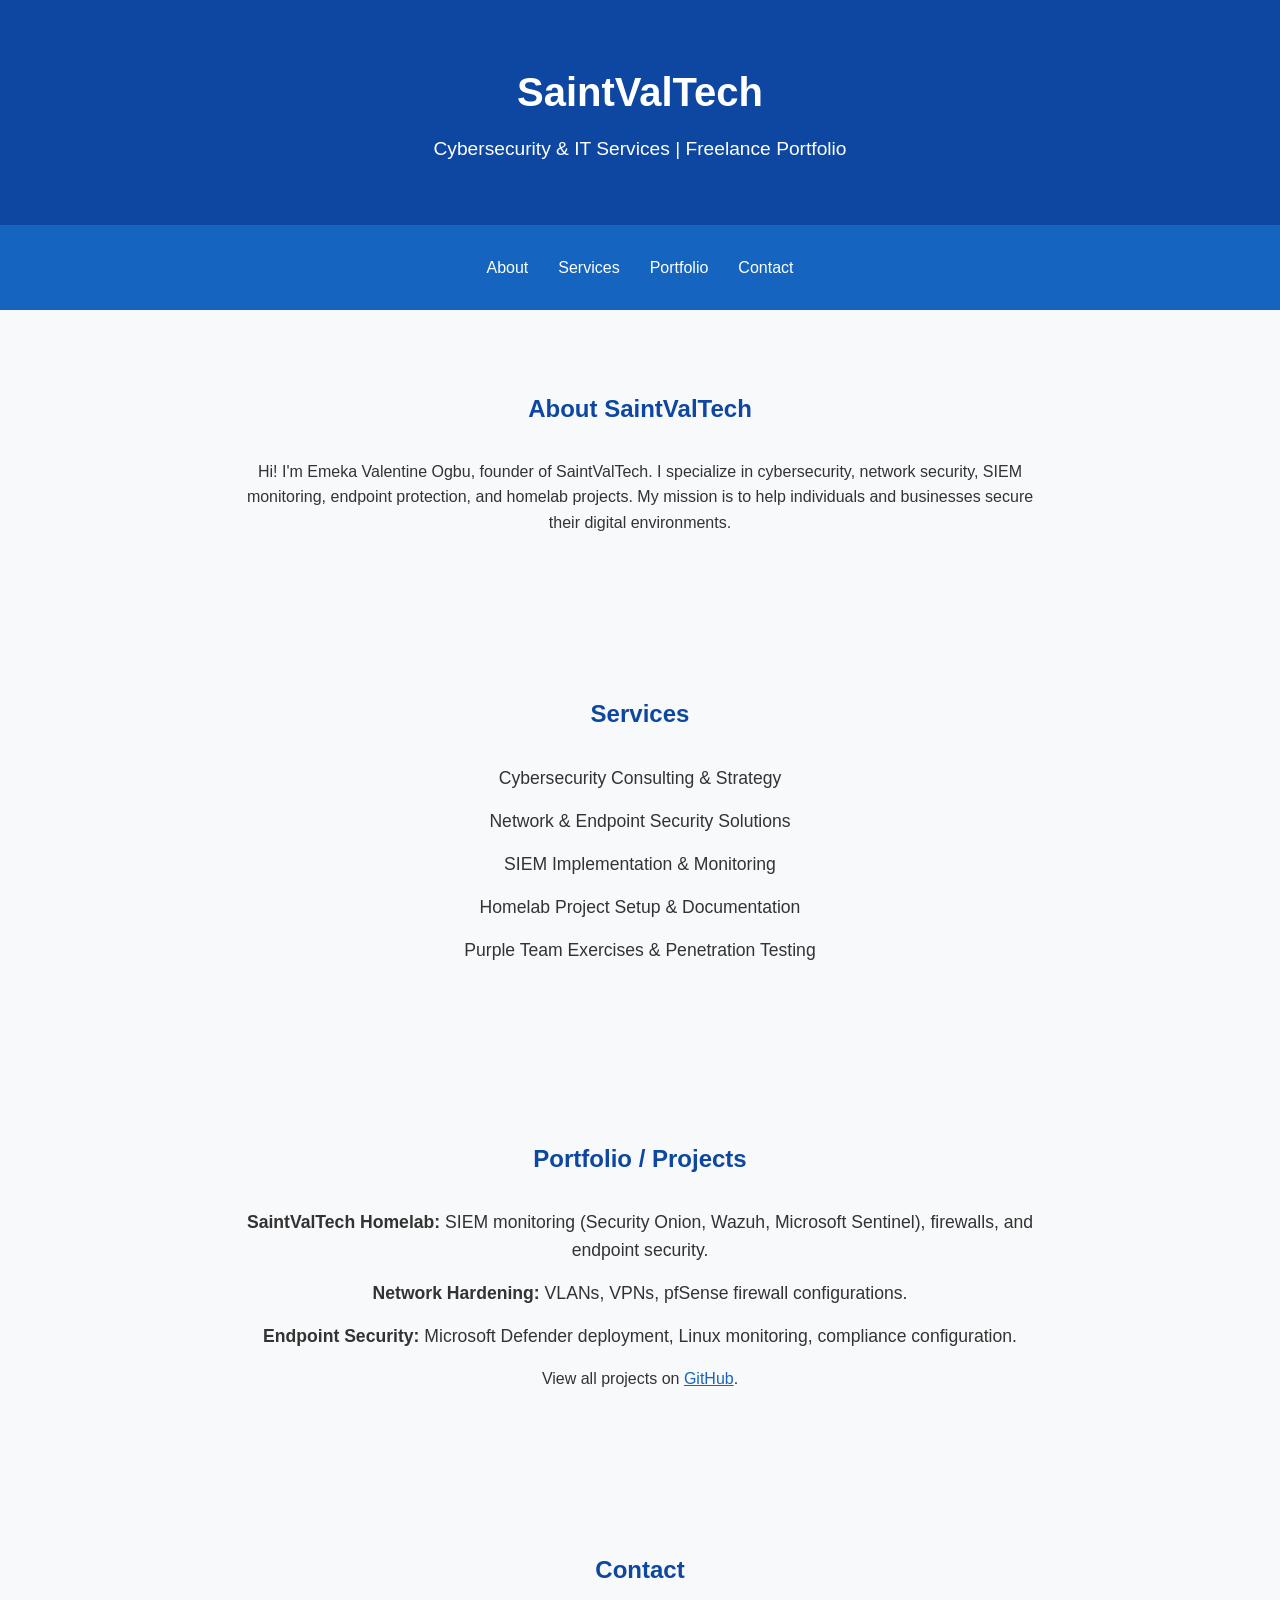
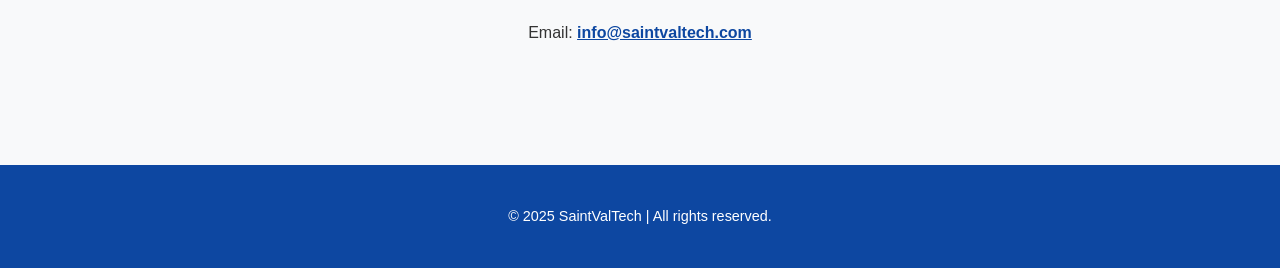
==== index.html @ 05777ea8 "Add website files for SaintValTech site" ====
<!DOCTYPE html>
<html lang="en">
<head>
    <meta charset="UTF-8">
    <meta name="viewport" content="width=device-width, initial-scale=1.0">
    <title>SaintValTech</title>
    <link rel="stylesheet" href="style.css">
</head>
<body>
    <header>
        <div class="container">
            <h1>SaintValTech</h1>
            <p>Cybersecurity & IT Services | Freelance Portfolio</p>
        </div>
    </header>

    <nav>
        <div class="container">
            <a href="#about">About</a>
            <a href="#services">Services</a>
            <a href="#portfolio">Portfolio</a>
            <a href="#contact">Contact</a>
        </div>
    </nav>

    <section id="about">
        <div class="container">
            <h2>About SaintValTech</h2>
            <p>Hi! I'm Emeka Valentine Ogbu, founder of SaintValTech. I specialize in cybersecurity, network security, SIEM monitoring, endpoint protection, and homelab projects. My mission is to help individuals and businesses secure their digital environments.</p>
        </div>
    </section>

    <section id="services">
        <div class="container">
            <h2>Services</h2>
            <ul>
                <li>Cybersecurity Consulting & Strategy</li>
                <li>Network & Endpoint Security Solutions</li>
                <li>SIEM Implementation & Monitoring</li>
                <li>Homelab Project Setup & Documentation</li>
                <li>Purple Team Exercises & Penetration Testing</li>
            </ul>
        </div>
    </section>

    <section id="portfolio">
        <div class="container">
            <h2>Portfolio / Projects</h2>
            <ul>
                <li><strong>SaintValTech Homelab:</strong> SIEM monitoring (Security Onion, Wazuh, Microsoft Sentinel), firewalls, and endpoint security.</li>
                <li><strong>Network Hardening:</strong> VLANs, VPNs, pfSense firewall configurations.</li>
                <li><strong>Endpoint Security:</strong> Microsoft Defender deployment, Linux monitoring, compliance configuration.</li>
            </ul>
            <p>View all projects on <a href="https://github.com/SaintValTech" target="_blank">GitHub</a>.</p>
        </div>
    </section>

    <section id="contact">
        <div class="container">
            <h2>Contact</h2>
            <p>Email: <a href="mailto:info@saintvaltech.com">info@saintvaltech.com</a></p>
        </div>
    </section>

    <footer>
        <div class="container">
            <p>&copy; 2025 SaintValTech | All rights reserved.</p>
        </div>
    </footer>

    <script src="script.js"></script>
</body>
</html>
---- style.css ----
/* Reset some default browser styles */
* {
    margin: 0;
    padding: 0;
    box-sizing: border-box;
}

body {
    font-family: 'Segoe UI', Tahoma, Geneva, Verdana, sans-serif;
    line-height: 1.6;
    color: #333;
    background-color: #f8f9fa;
}

/* Container to center content and add spacing */
.container {
    width: 90%;
    max-width: 1100px;
    margin: auto;
    padding: 20px 0;
}

/* Header styles */
header {
    background-color: #0d47a1;
    color: #fff;
    padding: 40px 0;
    text-align: center;
}

header h1 {
    font-size: 2.5rem;
    margin-bottom: 10px;
}

header p {
    font-size: 1.2rem;
}

/* Navigation bar */
nav {
    background-color: #1565c0;
}

nav .container {
    display: flex;
    justify-content: center;
    flex-wrap: wrap;
}

nav a {
    color: #fff;
    text-decoration: none;
    margin: 10px 15px;
    font-weight: 500;
    transition: color 0.3s ease;
}

nav a:hover {
    color: #ffca28;
}

/* Highlight active nav link */
nav a.active {
    color: #ffca28;
    font-weight: bold;
    border-bottom: 2px solid #ffca28;
}

/* Section styles */
section {
    padding: 60px 0;
}

section h2 {
    text-align: center;
    margin-bottom: 30px;
    color: #0d47a1;
}

section p,
section ul {
    max-width: 800px;
    margin: auto;
    text-align: center;
}

section ul {
    list-style-type: none;
}

section ul li {
    margin-bottom: 15px;
    font-size: 1.1rem;
}

/* Portfolio links */
section a {
    color: #1565c0;
    text-decoration: underline;
}

section a:hover {
    color: #0d47a1;
}

/* Contact section */
#contact p a {
    color: #0d47a1;
    font-weight: bold;
}

#contact p a:hover {
    color: #0b3d91;
}

/* Footer styles */
footer {
    background-color: #0d47a1;
    color: #fff;
    text-align: center;
    padding: 20px 0;
    margin-top: 40px;
    font-size: 0.9rem;
}

/* Responsive design */
@media (max-width: 768px) {
    nav .container {
        flex-direction: column;
    }

    section p,
    section ul {
        width: 95%;
    }
}
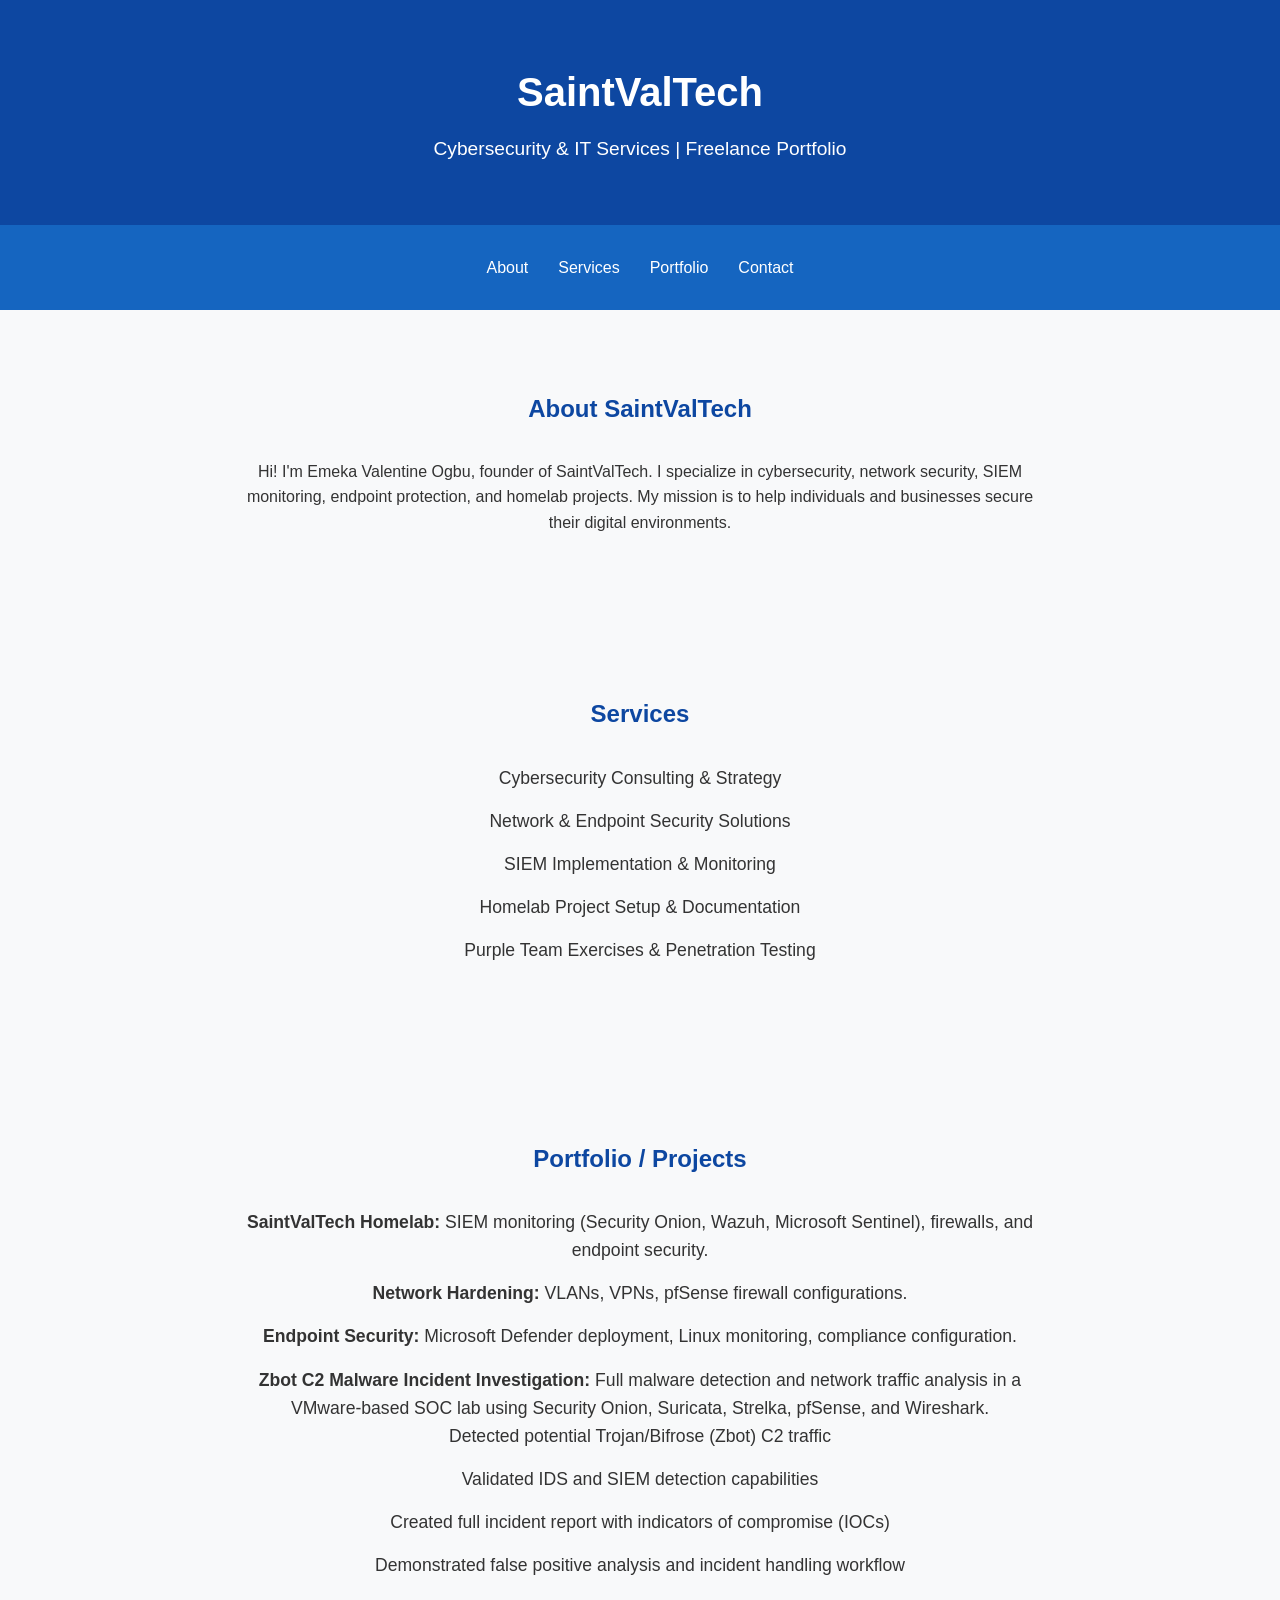
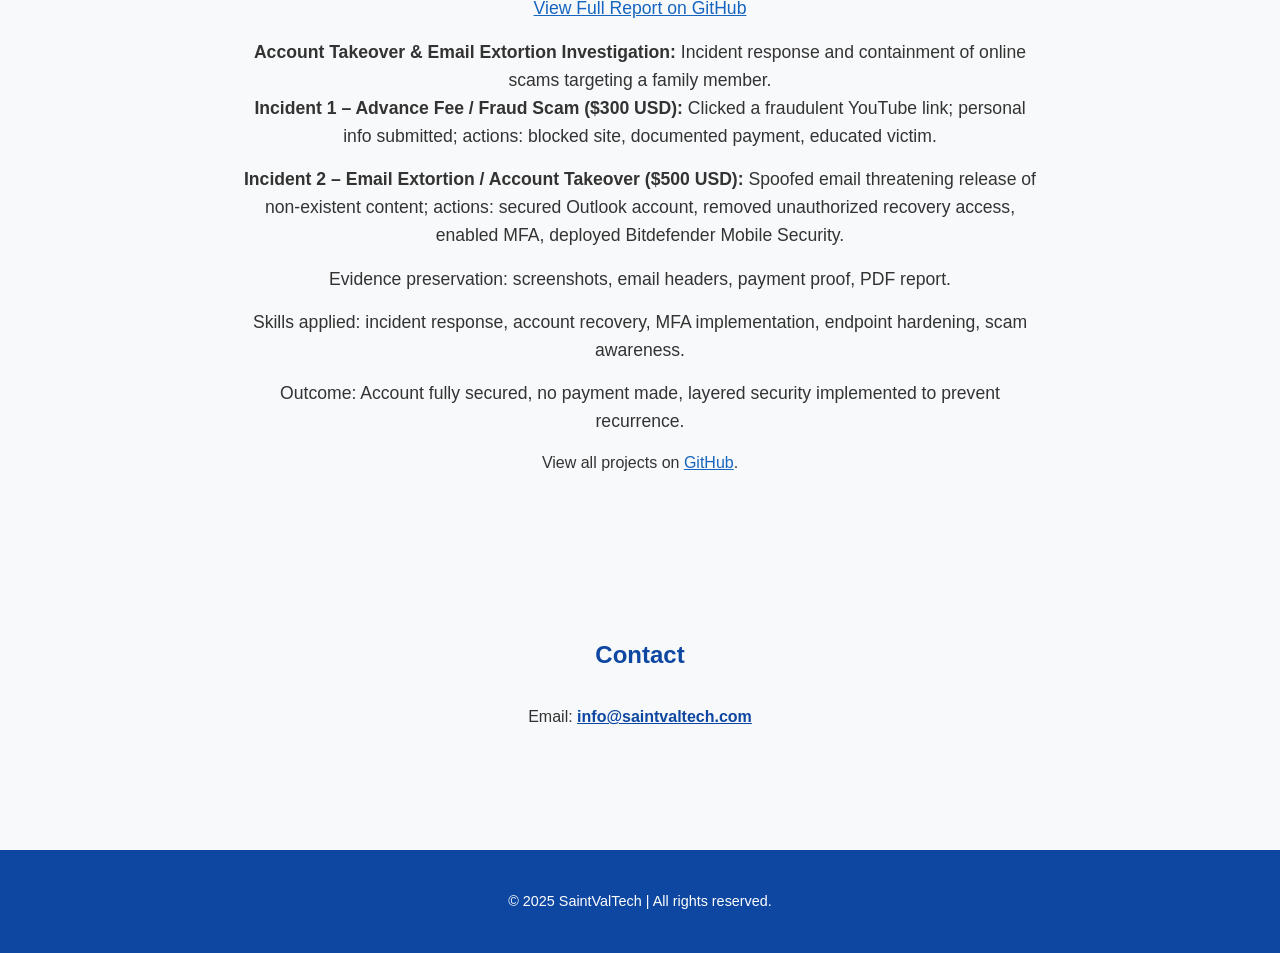
==== commit 5de43e4c: "Update portfolio: Add Zbot C2 and Account Takeover investigations" ====
--- a/index.html
+++ b/index.html
@@ -50,6 +50,24 @@
                 <li><strong>SaintValTech Homelab:</strong> SIEM monitoring (Security Onion, Wazuh, Microsoft Sentinel), firewalls, and endpoint security.</li>
                 <li><strong>Network Hardening:</strong> VLANs, VPNs, pfSense firewall configurations.</li>
                 <li><strong>Endpoint Security:</strong> Microsoft Defender deployment, Linux monitoring, compliance configuration.</li>
+                <li><strong>Zbot C2 Malware Incident Investigation:</strong> Full malware detection and network traffic analysis in a VMware-based SOC lab using Security Onion, Suricata, Strelka, pfSense, and Wireshark.
+                    <ul>
+                        <li>Detected potential Trojan/Bifrose (Zbot) C2 traffic</li>
+                        <li>Validated IDS and SIEM detection capabilities</li>
+                        <li>Created full incident report with indicators of compromise (IOCs)</li>
+                        <li>Demonstrated false positive analysis and incident handling workflow</li>
+                    </ul>
+                    <a href="https://github.com/EmekaValentineOgbu/SaintValTech-Homelab/tree/main/real-world-incidents/Zbot-C2-Traffic-Investigation" target="_blank">View Full Report on GitHub</a>
+                </li>
+                <li><strong>Account Takeover & Email Extortion Investigation:</strong> Incident response and containment of online scams targeting a family member.
+                    <ul>
+                        <li><strong>Incident 1 – Advance Fee / Fraud Scam ($300 USD):</strong> Clicked a fraudulent YouTube link; personal info submitted; actions: blocked site, documented payment, educated victim.</li>
+                        <li><strong>Incident 2 – Email Extortion / Account Takeover ($500 USD):</strong> Spoofed email threatening release of non-existent content; actions: secured Outlook account, removed unauthorized recovery access, enabled MFA, deployed Bitdefender Mobile Security.</li>
+                        <li>Evidence preservation: screenshots, email headers, payment proof, PDF report.</li>
+                        <li>Skills applied: incident response, account recovery, MFA implementation, endpoint hardening, scam awareness.</li>
+                        <li>Outcome: Account fully secured, no payment made, layered security implemented to prevent recurrence.</li>
+                    </ul>
+                </li>
             </ul>
             <p>View all projects on <a href="https://github.com/SaintValTech" target="_blank">GitHub</a>.</p>
         </div>
@@ -71,3 +89,4 @@
     <script src="script.js"></script>
 </body>
 </html>
+
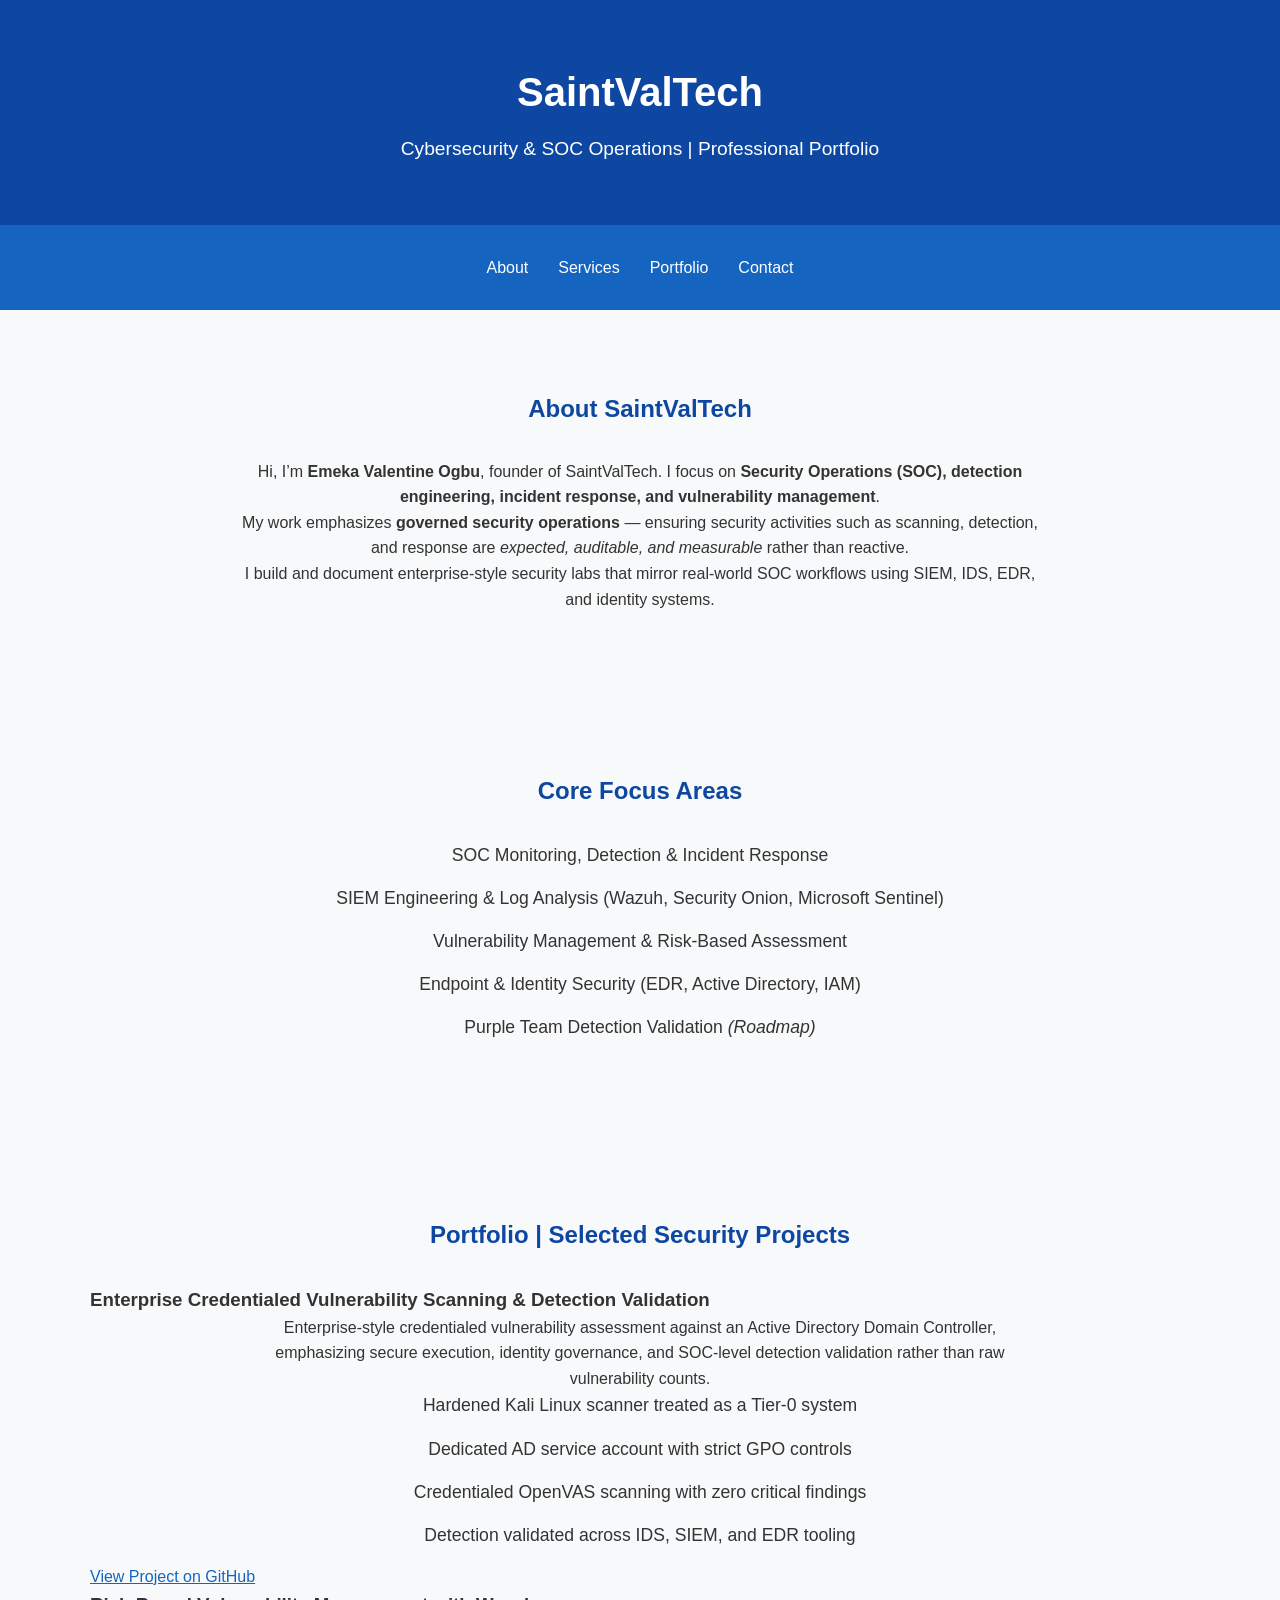
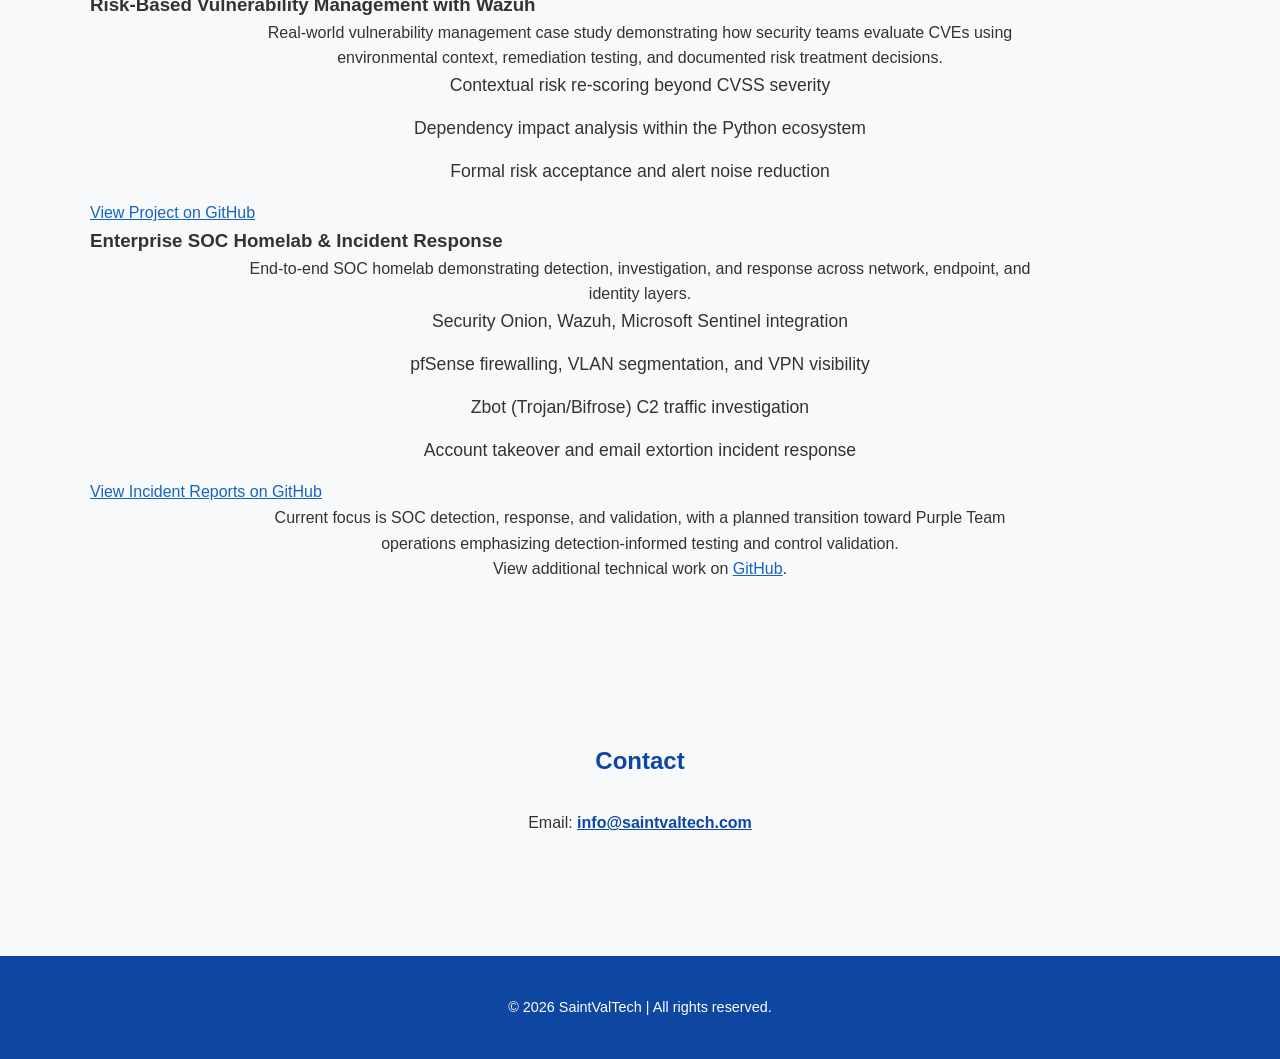
==== commit 411ec5fb: "Refine site to SOC-focused professional portfolio" ====
--- a/index.html
+++ b/index.html
@@ -3,90 +3,147 @@
 <head>
     <meta charset="UTF-8">
     <meta name="viewport" content="width=device-width, initial-scale=1.0">
-    <title>SaintValTech</title>
+    <title>SaintValTech | Cybersecurity & SOC Portfolio</title>
     <link rel="stylesheet" href="style.css">
 </head>
 <body>
-    <header>
-        <div class="container">
-            <h1>SaintValTech</h1>
-            <p>Cybersecurity & IT Services | Freelance Portfolio</p>
+
+<header>
+    <div class="container">
+        <h1>SaintValTech</h1>
+        <p>Cybersecurity & SOC Operations | Professional Portfolio</p>
+    </div>
+</header>
+
+<nav>
+    <div class="container">
+        <a href="#about">About</a>
+        <a href="#services">Services</a>
+        <a href="#portfolio">Portfolio</a>
+        <a href="#contact">Contact</a>
+    </div>
+</nav>
+
+<section id="about">
+    <div class="container">
+        <h2>About SaintValTech</h2>
+        <p>
+            Hi, I’m <strong>Emeka Valentine Ogbu</strong>, founder of SaintValTech.
+            I focus on <strong>Security Operations (SOC), detection engineering,
+            incident response, and vulnerability management</strong>.
+        </p>
+        <p>
+            My work emphasizes <strong>governed security operations</strong> —
+            ensuring security activities such as scanning, detection, and response
+            are <em>expected, auditable, and measurable</em> rather than reactive.
+        </p>
+        <p>
+            I build and document enterprise-style security labs that mirror
+            real-world SOC workflows using SIEM, IDS, EDR, and identity systems.
+        </p>
+    </div>
+</section>
+
+<section id="services">
+    <div class="container">
+        <h2>Core Focus Areas</h2>
+        <ul>
+            <li>SOC Monitoring, Detection & Incident Response</li>
+            <li>SIEM Engineering & Log Analysis (Wazuh, Security Onion, Microsoft Sentinel)</li>
+            <li>Vulnerability Management & Risk-Based Assessment</li>
+            <li>Endpoint & Identity Security (EDR, Active Directory, IAM)</li>
+            <li>Purple Team Detection Validation <em>(Roadmap)</em></li>
+        </ul>
+    </div>
+</section>
+
+<section id="portfolio">
+    <div class="container">
+        <h2>Portfolio | Selected Security Projects</h2>
+
+        <div class="project">
+            <h3>Enterprise Credentialed Vulnerability Scanning & Detection Validation</h3>
+            <p>
+                Enterprise-style credentialed vulnerability assessment against an
+                Active Directory Domain Controller, emphasizing secure execution,
+                identity governance, and SOC-level detection validation rather than
+                raw vulnerability counts.
+            </p>
+            <ul>
+                <li>Hardened Kali Linux scanner treated as a Tier-0 system</li>
+                <li>Dedicated AD service account with strict GPO controls</li>
+                <li>Credentialed OpenVAS scanning with zero critical findings</li>
+                <li>Detection validated across IDS, SIEM, and EDR tooling</li>
+            </ul>
+            <a href="https://github.com/SaintValTech/enterprise-credentialed-vulnerability-scanning"
+               target="_blank" rel="noopener">
+               View Project on GitHub
+            </a>
         </div>
-    </header>
 
-    <nav>
-        <div class="container">
-            <a href="#about">About</a>
-            <a href="#services">Services</a>
-            <a href="#portfolio">Portfolio</a>
-            <a href="#contact">Contact</a>
+        <div class="project">
+            <h3>Risk-Based Vulnerability Management with Wazuh</h3>
+            <p>
+                Real-world vulnerability management case study demonstrating how
+                security teams evaluate CVEs using environmental context,
+                remediation testing, and documented risk treatment decisions.
+            </p>
+            <ul>
+                <li>Contextual risk re-scoring beyond CVSS severity</li>
+                <li>Dependency impact analysis within the Python ecosystem</li>
+                <li>Formal risk acceptance and alert noise reduction</li>
+            </ul>
+            <a href="https://github.com/SaintValTech/wazuh-risk-based-vulnerability-management"
+               target="_blank" rel="noopener">
+               View Project on GitHub
+            </a>
         </div>
-    </nav>
 
-    <section id="about">
-        <div class="container">
-            <h2>About SaintValTech</h2>
-            <p>Hi! I'm Emeka Valentine Ogbu, founder of SaintValTech. I specialize in cybersecurity, network security, SIEM monitoring, endpoint protection, and homelab projects. My mission is to help individuals and businesses secure their digital environments.</p>
+        <div class="project">
+            <h3>Enterprise SOC Homelab & Incident Response</h3>
+            <p>
+                End-to-end SOC homelab demonstrating detection, investigation,
+                and response across network, endpoint, and identity layers.
+            </p>
+            <ul>
+                <li>Security Onion, Wazuh, Microsoft Sentinel integration</li>
+                <li>pfSense firewalling, VLAN segmentation, and VPN visibility</li>
+                <li>Zbot (Trojan/Bifrose) C2 traffic investigation</li>
+                <li>Account takeover and email extortion incident response</li>
+            </ul>
+            <a href="https://github.com/SaintValTech/SaintValTech-Homelab/tree/main/real-world-incidents"
+               target="_blank" rel="noopener">
+               View Incident Reports on GitHub
+            </a>
         </div>
-    </section>
 
-    <section id="services">
-        <div class="container">
-            <h2>Services</h2>
-            <ul>
-                <li>Cybersecurity Consulting & Strategy</li>
-                <li>Network & Endpoint Security Solutions</li>
-                <li>SIEM Implementation & Monitoring</li>
-                <li>Homelab Project Setup & Documentation</li>
-                <li>Purple Team Exercises & Penetration Testing</li>
-            </ul>
-        </div>
-    </section>
+        <p>
+            Current focus is SOC detection, response, and validation, with a planned
+            transition toward Purple Team operations emphasizing
+            detection-informed testing and control validation.
+        </p>
 
-    <section id="portfolio">
-        <div class="container">
-            <h2>Portfolio / Projects</h2>
-            <ul>
-                <li><strong>SaintValTech Homelab:</strong> SIEM monitoring (Security Onion, Wazuh, Microsoft Sentinel), firewalls, and endpoint security.</li>
-                <li><strong>Network Hardening:</strong> VLANs, VPNs, pfSense firewall configurations.</li>
-                <li><strong>Endpoint Security:</strong> Microsoft Defender deployment, Linux monitoring, compliance configuration.</li>
-                <li><strong>Zbot C2 Malware Incident Investigation:</strong> Full malware detection and network traffic analysis in a VMware-based SOC lab using Security Onion, Suricata, Strelka, pfSense, and Wireshark.
-                    <ul>
-                        <li>Detected potential Trojan/Bifrose (Zbot) C2 traffic</li>
-                        <li>Validated IDS and SIEM detection capabilities</li>
-                        <li>Created full incident report with indicators of compromise (IOCs)</li>
-                        <li>Demonstrated false positive analysis and incident handling workflow</li>
-                    </ul>
-                    <a href="https://github.com/EmekaValentineOgbu/SaintValTech-Homelab/tree/main/real-world-incidents/Zbot-C2-Traffic-Investigation" target="_blank">View Full Report on GitHub</a>
-                </li>
-                <li><strong>Account Takeover & Email Extortion Investigation:</strong> Incident response and containment of online scams targeting a family member.
-                    <ul>
-                        <li><strong>Incident 1 – Advance Fee / Fraud Scam ($300 USD):</strong> Clicked a fraudulent YouTube link; personal info submitted; actions: blocked site, documented payment, educated victim.</li>
-                        <li><strong>Incident 2 – Email Extortion / Account Takeover ($500 USD):</strong> Spoofed email threatening release of non-existent content; actions: secured Outlook account, removed unauthorized recovery access, enabled MFA, deployed Bitdefender Mobile Security.</li>
-                        <li>Evidence preservation: screenshots, email headers, payment proof, PDF report.</li>
-                        <li>Skills applied: incident response, account recovery, MFA implementation, endpoint hardening, scam awareness.</li>
-                        <li>Outcome: Account fully secured, no payment made, layered security implemented to prevent recurrence.</li>
-                    </ul>
-                </li>
-            </ul>
-            <p>View all projects on <a href="https://github.com/SaintValTech" target="_blank">GitHub</a>.</p>
-        </div>
-    </section>
+        <p>
+            View additional technical work on
+            <a href="https://github.com/SaintValTech" target="_blank" rel="noopener">GitHub</a>.
+        </p>
+    </div>
+</section>
 
-    <section id="contact">
-        <div class="container">
-            <h2>Contact</h2>
-            <p>Email: <a href="mailto:info@saintvaltech.com">info@saintvaltech.com</a></p>
-        </div>
-    </section>
+<section id="contact">
+    <div class="container">
+        <h2>Contact</h2>
+        <p>Email: <a href="mailto:info@saintvaltech.com">info@saintvaltech.com</a></p>
+    </div>
+</section>
 
-    <footer>
-        <div class="container">
-            <p>&copy; 2025 SaintValTech | All rights reserved.</p>
-        </div>
-    </footer>
+<footer>
+    <div class="container">
+        <p>&copy; 2026 SaintValTech | All rights reserved.</p>
+    </div>
+</footer>
 
-    <script src="script.js"></script>
+<script src="script.js"></script>
 </body>
 </html>
 
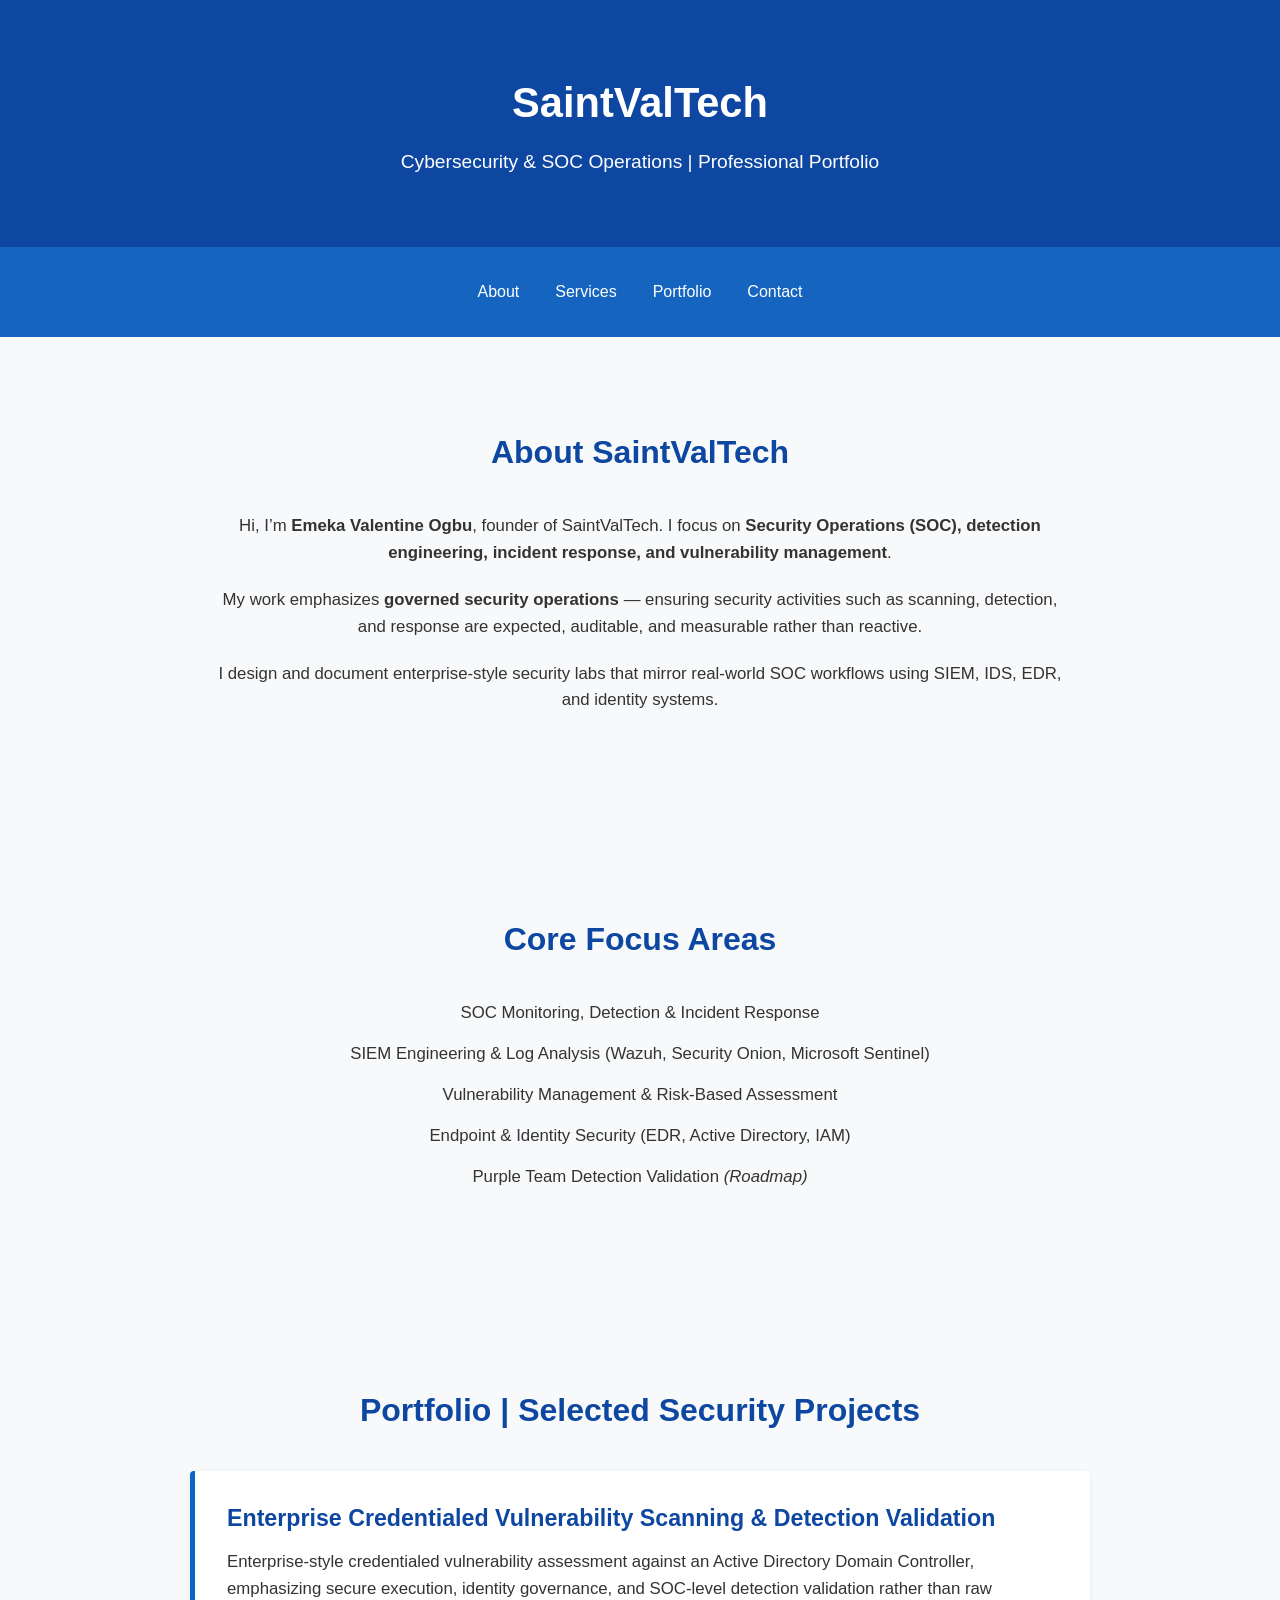
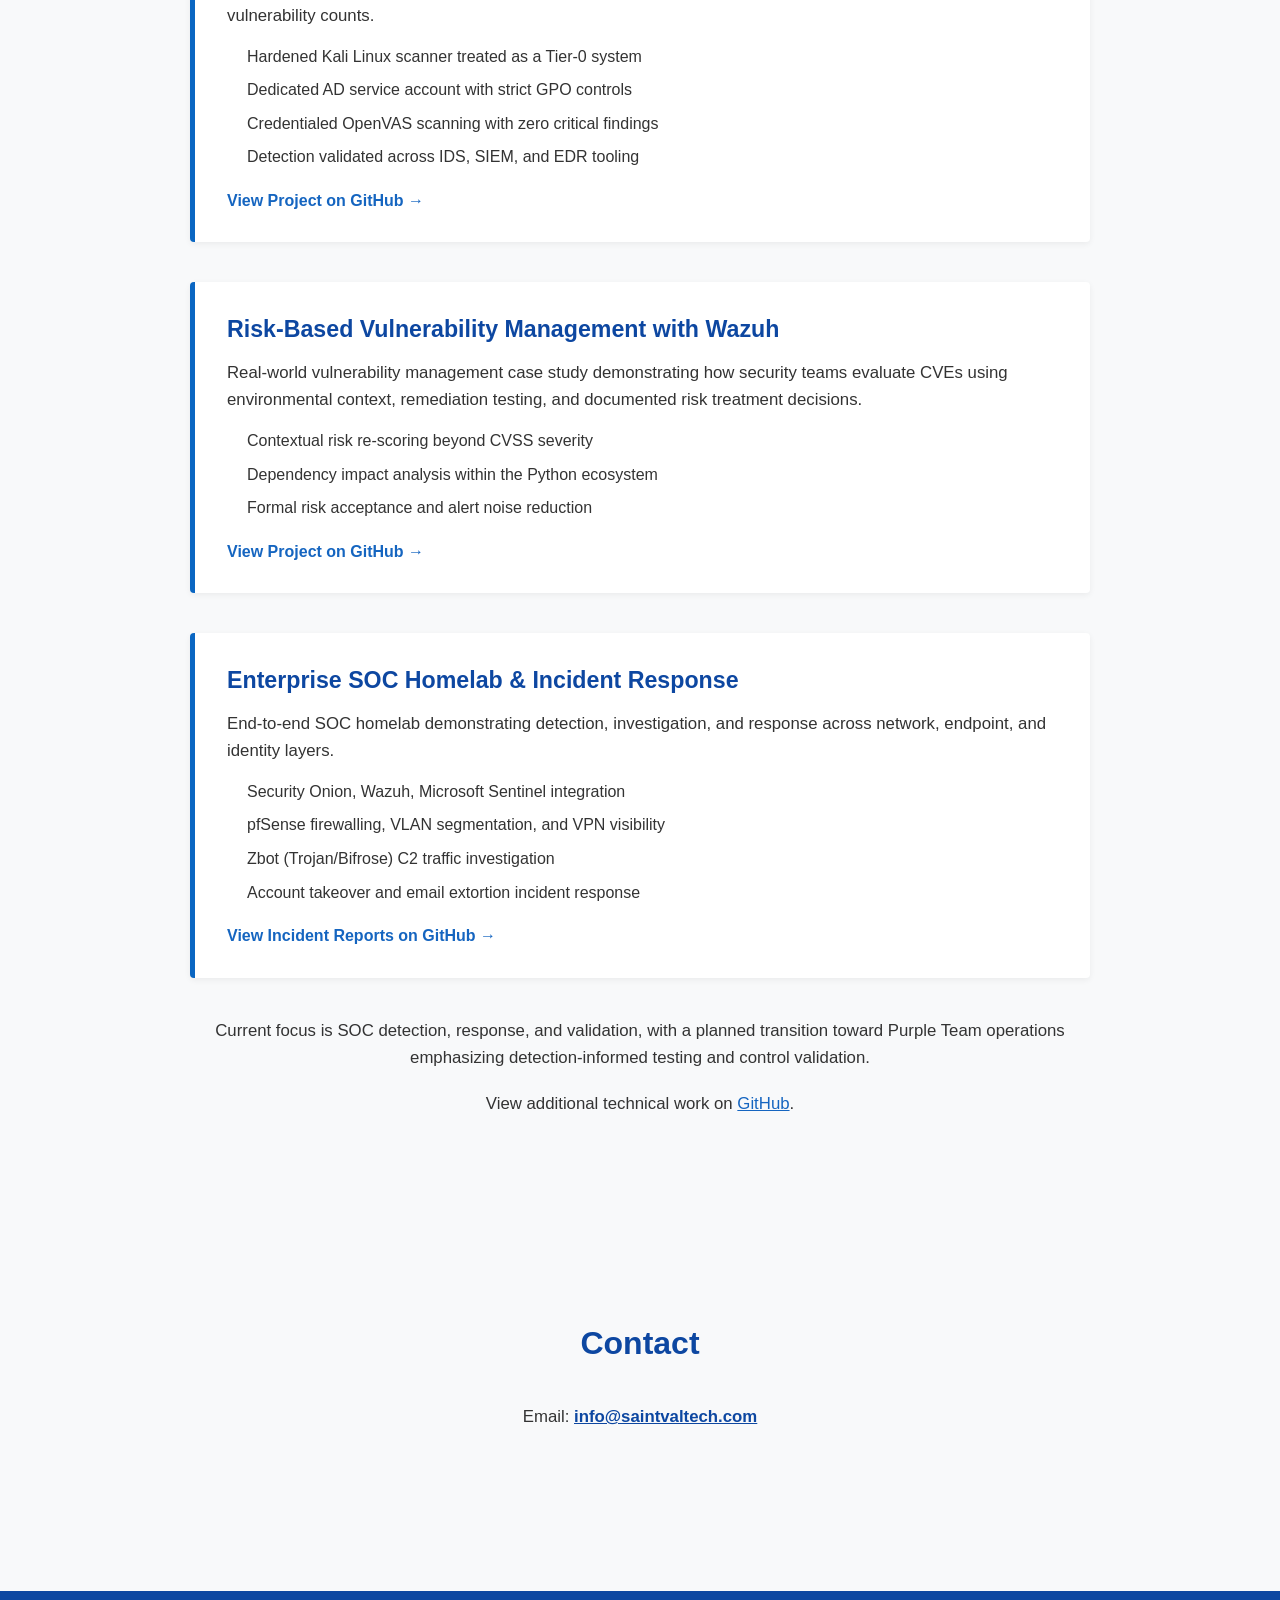
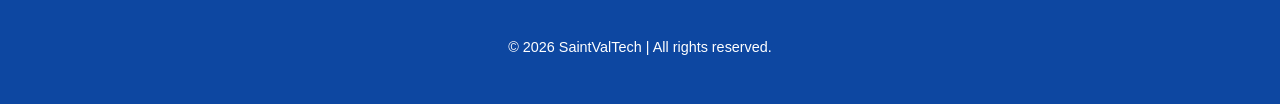
==== commit 0180e3d2: "Finalize professional SOC portfolio layout" ====
--- a/index.html
+++ b/index.html
@@ -35,10 +35,10 @@
         <p>
             My work emphasizes <strong>governed security operations</strong> —
             ensuring security activities such as scanning, detection, and response
-            are <em>expected, auditable, and measurable</em> rather than reactive.
+            are expected, auditable, and measurable rather than reactive.
         </p>
         <p>
-            I build and document enterprise-style security labs that mirror
+            I design and document enterprise-style security labs that mirror
             real-world SOC workflows using SIEM, IDS, EDR, and identity systems.
         </p>
     </div>
@@ -61,6 +61,7 @@
     <div class="container">
         <h2>Portfolio | Selected Security Projects</h2>
 
+        <!-- Project 1 -->
         <div class="project">
             <h3>Enterprise Credentialed Vulnerability Scanning & Detection Validation</h3>
             <p>
@@ -75,12 +76,15 @@
                 <li>Credentialed OpenVAS scanning with zero critical findings</li>
                 <li>Detection validated across IDS, SIEM, and EDR tooling</li>
             </ul>
-            <a href="https://github.com/SaintValTech/enterprise-credentialed-vulnerability-scanning"
-               target="_blank" rel="noopener">
-               View Project on GitHub
-            </a>
+            <div class="project-link">
+                <a href="https://github.com/SaintValTech/enterprise-credentialed-vulnerability-scanning"
+                   target="_blank" rel="noopener">
+                   View Project on GitHub →
+                </a>
+            </div>
         </div>
 
+        <!-- Project 2 -->
         <div class="project">
             <h3>Risk-Based Vulnerability Management with Wazuh</h3>
             <p>
@@ -93,12 +97,15 @@
                 <li>Dependency impact analysis within the Python ecosystem</li>
                 <li>Formal risk acceptance and alert noise reduction</li>
             </ul>
-            <a href="https://github.com/SaintValTech/wazuh-risk-based-vulnerability-management"
-               target="_blank" rel="noopener">
-               View Project on GitHub
-            </a>
+            <div class="project-link">
+                <a href="https://github.com/SaintValTech/wazuh-risk-based-vulnerability-management"
+                   target="_blank" rel="noopener">
+                   View Project on GitHub →
+                </a>
+            </div>
         </div>
 
+        <!-- Project 3 -->
         <div class="project">
             <h3>Enterprise SOC Homelab & Incident Response</h3>
             <p>
@@ -111,16 +118,18 @@
                 <li>Zbot (Trojan/Bifrose) C2 traffic investigation</li>
                 <li>Account takeover and email extortion incident response</li>
             </ul>
-            <a href="https://github.com/SaintValTech/SaintValTech-Homelab/tree/main/real-world-incidents"
-               target="_blank" rel="noopener">
-               View Incident Reports on GitHub
-            </a>
+            <div class="project-link">
+                <a href="https://github.com/SaintValTech/SaintValTech-Homelab/tree/main/real-world-incidents"
+                   target="_blank" rel="noopener">
+                   View Incident Reports on GitHub →
+                </a>
+            </div>
         </div>
 
         <p>
             Current focus is SOC detection, response, and validation, with a planned
-            transition toward Purple Team operations emphasizing
-            detection-informed testing and control validation.
+            transition toward Purple Team operations emphasizing detection-informed
+            testing and control validation.
         </p>
 
         <p>
@@ -143,7 +152,6 @@
     </div>
 </footer>
 
-<script src="script.js"></script>
 </body>
 </html>
 
--- a/style.css
+++ b/style.css
@@ -1,10 +1,11 @@
-/* Reset some default browser styles */
+/* Reset default browser styles */
 * {
     margin: 0;
     padding: 0;
     box-sizing: border-box;
 }
 
+/* Base styling */
 body {
     font-family: 'Segoe UI', Tahoma, Geneva, Verdana, sans-serif;
     line-height: 1.6;
@@ -12,7 +13,7 @@
     background-color: #f8f9fa;
 }
 
-/* Container to center content and add spacing */
+/* Container */
 .container {
     width: 90%;
     max-width: 1100px;
@@ -20,16 +21,16 @@
     padding: 20px 0;
 }
 
-/* Header styles */
+/* Header */
 header {
     background-color: #0d47a1;
     color: #fff;
-    padding: 40px 0;
+    padding: 50px 0;
     text-align: center;
 }
 
 header h1 {
-    font-size: 2.5rem;
+    font-size: 2.6rem;
     margin-bottom: 10px;
 }
 
@@ -37,7 +38,7 @@
     font-size: 1.2rem;
 }
 
-/* Navigation bar */
+/* Navigation */
 nav {
     background-color: #1565c0;
 }
@@ -51,87 +52,132 @@
 nav a {
     color: #fff;
     text-decoration: none;
-    margin: 10px 15px;
+    margin: 12px 18px;
     font-weight: 500;
-    transition: color 0.3s ease;
 }
 
 nav a:hover {
     color: #ffca28;
 }
 
-/* Highlight active nav link */
-nav a.active {
-    color: #ffca28;
-    font-weight: bold;
-    border-bottom: 2px solid #ffca28;
-}
-
-/* Section styles */
+/* Sections */
 section {
-    padding: 60px 0;
+    padding: 70px 0;
 }
 
 section h2 {
     text-align: center;
-    margin-bottom: 30px;
+    margin-bottom: 35px;
     color: #0d47a1;
+    font-size: 2rem;
 }
 
-section p,
+section p {
+    max-width: 850px;
+    margin: 0 auto 20px auto;
+    text-align: center;
+    font-size: 1.05rem;
+}
+
 section ul {
-    max-width: 800px;
-    margin: auto;
+    list-style: none;
+    max-width: 850px;
+    margin: 0 auto;
     text-align: center;
 }
 
-section ul {
-    list-style-type: none;
+section ul li {
+    margin-bottom: 14px;
+    font-size: 1.05rem;
 }
 
-section ul li {
-    margin-bottom: 15px;
-    font-size: 1.1rem;
+/* Portfolio project cards */
+.project {
+    background-color: #ffffff;
+    margin: 0 auto 2.5rem auto;
+    padding: 1.8rem 2rem;
+    max-width: 900px;
+    border-left: 5px solid #0a66c2;
+    border-radius: 4px;
+    box-shadow: 0 2px 6px rgba(0,0,0,0.06);
 }
 
-/* Portfolio links */
-section a {
+.project h3 {
+    margin-bottom: 12px;
+    color: #0d47a1;
+    font-size: 1.45rem;
+    text-align: left;
+}
+
+.project p {
+    text-align: left;
+    margin-bottom: 14px;
+}
+
+.project ul {
+    text-align: left;
+    margin: 10px 0 18px 20px;
+}
+
+.project ul li {
+    margin-bottom: 8px;
+    font-size: 1rem;
+}
+
+/* Project links */
+.project-link {
+    margin-top: 12px;
+}
+
+.project-link a {
     color: #1565c0;
+    font-weight: 600;
+    text-decoration: none;
+}
+
+.project-link a:hover {
     text-decoration: underline;
 }
 
-section a:hover {
-    color: #0d47a1;
+/* General links */
+section a {
+    color: #1565c0;
+    font-weight: 500;
 }
 
-/* Contact section */
+/* Contact */
 #contact p a {
     color: #0d47a1;
     font-weight: bold;
 }
 
-#contact p a:hover {
-    color: #0b3d91;
-}
-
-/* Footer styles */
+/* Footer */
 footer {
     background-color: #0d47a1;
     color: #fff;
     text-align: center;
-    padding: 20px 0;
-    margin-top: 40px;
+    padding: 25px 0;
+    margin-top: 50px;
     font-size: 0.9rem;
 }
 
-/* Responsive design */
+/* Responsive */
 @media (max-width: 768px) {
     nav .container {
         flex-direction: column;
+    }
+
+    nav a {
+        margin: 8px 0;
     }
 
     section p,
     section ul {
         width: 95%;
     }
+
+    .project {
+        padding: 1.4rem;
+    }
 }
+
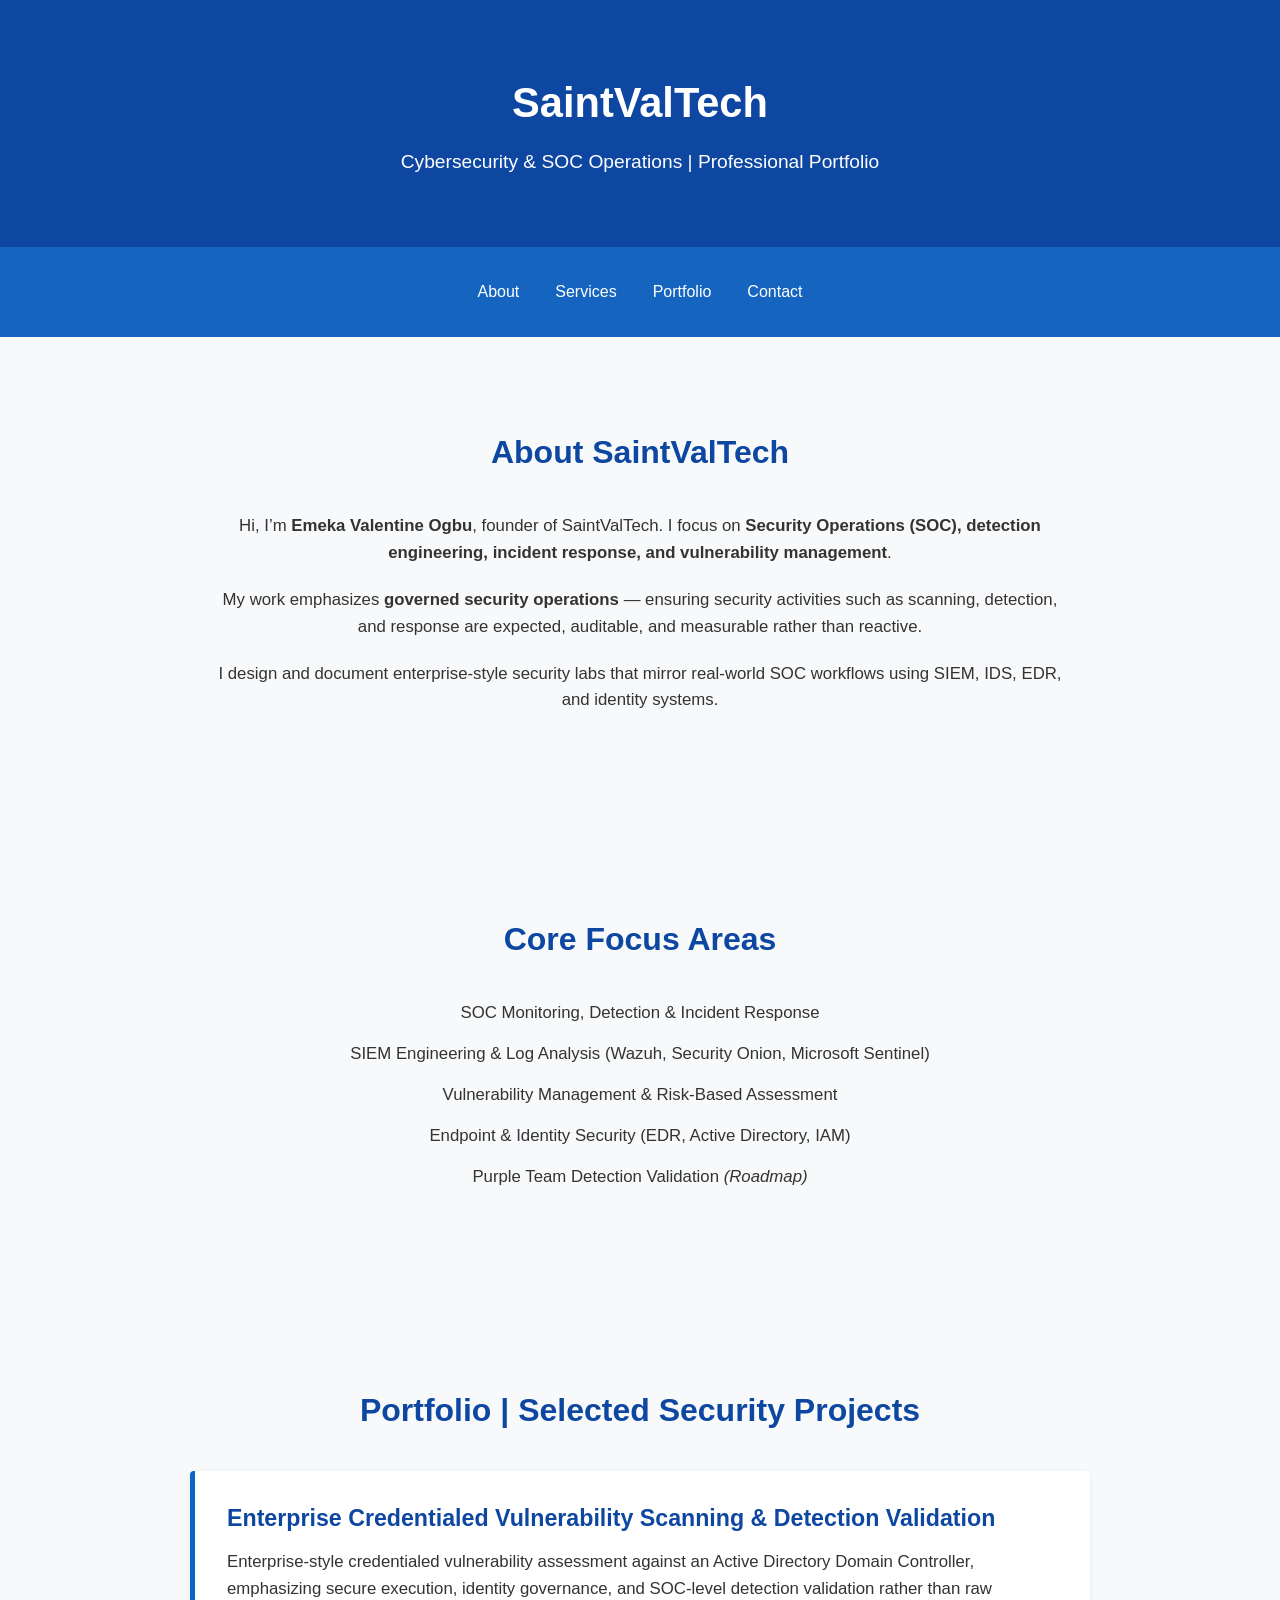
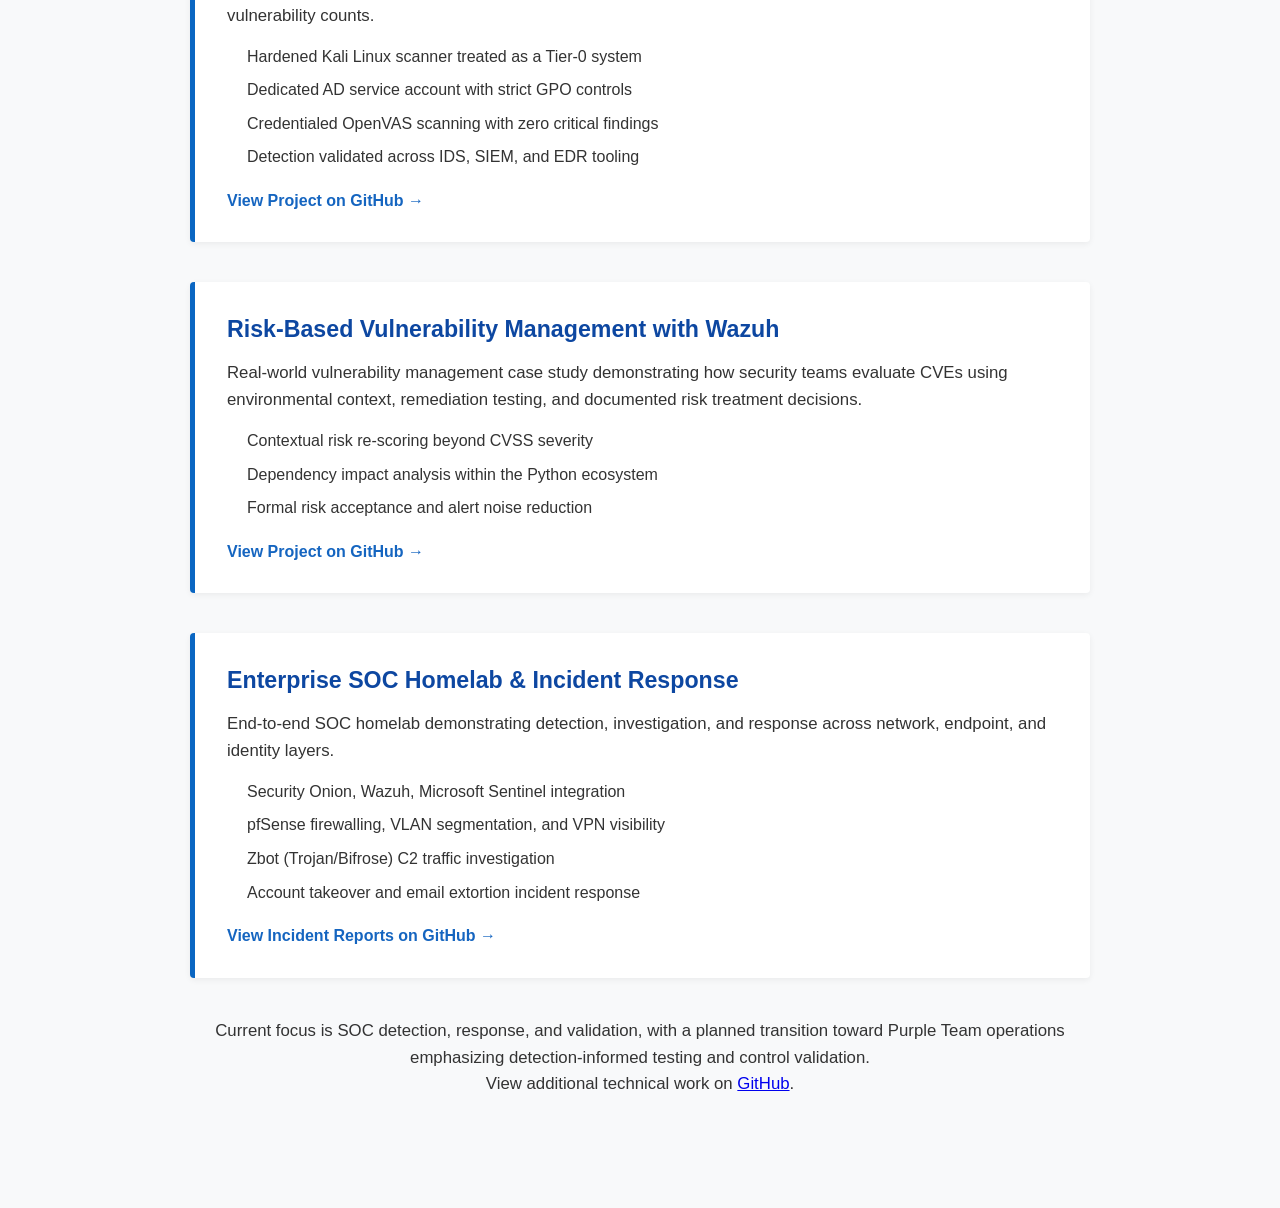
==== commit dfe707ef: "Fix portfolio structure using project cards" ====
--- a/index.html
+++ b/index.html
@@ -58,100 +58,74 @@
 </section>
 
 <section id="portfolio">
-    <div class="container">
-        <h2>Portfolio | Selected Security Projects</h2>
+  <div class="container">
+    <h2>Portfolio | Selected Security Projects</h2>
 
-        <!-- Project 1 -->
-        <div class="project">
-            <h3>Enterprise Credentialed Vulnerability Scanning & Detection Validation</h3>
-            <p>
-                Enterprise-style credentialed vulnerability assessment against an
-                Active Directory Domain Controller, emphasizing secure execution,
-                identity governance, and SOC-level detection validation rather than
-                raw vulnerability counts.
-            </p>
-            <ul>
-                <li>Hardened Kali Linux scanner treated as a Tier-0 system</li>
-                <li>Dedicated AD service account with strict GPO controls</li>
-                <li>Credentialed OpenVAS scanning with zero critical findings</li>
-                <li>Detection validated across IDS, SIEM, and EDR tooling</li>
-            </ul>
-            <div class="project-link">
-                <a href="https://github.com/SaintValTech/enterprise-credentialed-vulnerability-scanning"
-                   target="_blank" rel="noopener">
-                   View Project on GitHub →
-                </a>
-            </div>
-        </div>
+    <div class="project">
+      <h3>Enterprise Credentialed Vulnerability Scanning & Detection Validation</h3>
+      <p>
+        Enterprise-style credentialed vulnerability assessment against an Active Directory
+        Domain Controller, emphasizing secure execution, identity governance, and SOC-level
+        detection validation rather than raw vulnerability counts.
+      </p>
+      <ul>
+        <li>Hardened Kali Linux scanner treated as a Tier-0 system</li>
+        <li>Dedicated AD service account with strict GPO controls</li>
+        <li>Credentialed OpenVAS scanning with zero critical findings</li>
+        <li>Detection validated across IDS, SIEM, and EDR tooling</li>
+      </ul>
+      <div class="project-link">
+        <a href="https://github.com/SaintValTech/enterprise-credentialed-vulnerability-scanning" target="_blank">
+          View Project on GitHub →
+        </a>
+      </div>
+    </div>
 
-        <!-- Project 2 -->
-        <div class="project">
-            <h3>Risk-Based Vulnerability Management with Wazuh</h3>
-            <p>
-                Real-world vulnerability management case study demonstrating how
-                security teams evaluate CVEs using environmental context,
-                remediation testing, and documented risk treatment decisions.
-            </p>
-            <ul>
-                <li>Contextual risk re-scoring beyond CVSS severity</li>
-                <li>Dependency impact analysis within the Python ecosystem</li>
-                <li>Formal risk acceptance and alert noise reduction</li>
-            </ul>
-            <div class="project-link">
-                <a href="https://github.com/SaintValTech/wazuh-risk-based-vulnerability-management"
-                   target="_blank" rel="noopener">
-                   View Project on GitHub →
-                </a>
-            </div>
-        </div>
+    <div class="project">
+      <h3>Risk-Based Vulnerability Management with Wazuh</h3>
+      <p>
+        Real-world vulnerability management case study demonstrating how security teams
+        evaluate CVEs using environmental context, remediation testing, and documented
+        risk treatment decisions.
+      </p>
+      <ul>
+        <li>Contextual risk re-scoring beyond CVSS severity</li>
+        <li>Dependency impact analysis within the Python ecosystem</li>
+        <li>Formal risk acceptance and alert noise reduction</li>
+      </ul>
+      <div class="project-link">
+        <a href="https://github.com/SaintValTech/wazuh-risk-based-vulnerability-management" target="_blank">
+          View Project on GitHub →
+        </a>
+      </div>
+    </div>
 
-        <!-- Project 3 -->
-        <div class="project">
-            <h3>Enterprise SOC Homelab & Incident Response</h3>
-            <p>
-                End-to-end SOC homelab demonstrating detection, investigation,
-                and response across network, endpoint, and identity layers.
-            </p>
-            <ul>
-                <li>Security Onion, Wazuh, Microsoft Sentinel integration</li>
-                <li>pfSense firewalling, VLAN segmentation, and VPN visibility</li>
-                <li>Zbot (Trojan/Bifrose) C2 traffic investigation</li>
-                <li>Account takeover and email extortion incident response</li>
-            </ul>
-            <div class="project-link">
-                <a href="https://github.com/SaintValTech/SaintValTech-Homelab/tree/main/real-world-incidents"
-                   target="_blank" rel="noopener">
-                   View Incident Reports on GitHub →
-                </a>
-            </div>
-        </div>
+    <div class="project">
+      <h3>Enterprise SOC Homelab & Incident Response</h3>
+      <p>
+        End-to-end SOC homelab demonstrating detection, investigation, and response across
+        network, endpoint, and identity layers.
+      </p>
+      <ul>
+        <li>Security Onion, Wazuh, Microsoft Sentinel integration</li>
+        <li>pfSense firewalling, VLAN segmentation, and VPN visibility</li>
+        <li>Zbot (Trojan/Bifrose) C2 traffic investigation</li>
+        <li>Account takeover and email extortion incident response</li>
+      </ul>
+      <div class="project-link">
+        <a href="https://github.com/SaintValTech/SaintValTech-Homelab" target="_blank">
+          View Incident Reports on GitHub →
+        </a>
+      </div>
+    </div>
 
-        <p>
-            Current focus is SOC detection, response, and validation, with a planned
-            transition toward Purple Team operations emphasizing detection-informed
-            testing and control validation.
-        </p>
+    <p style="text-align:center; margin-top:40px;">
+      Current focus is SOC detection, response, and validation, with a planned transition
+      toward Purple Team operations emphasizing detection-informed testing and control validation.
+      <br>
+      View additional technical work on <a href="https://github.com/SaintValTech">GitHub</a>.
+    </p>
 
-        <p>
-            View additional technical work on
-            <a href="https://github.com/SaintValTech" target="_blank" rel="noopener">GitHub</a>.
-        </p>
-    </div>
+  </div>
 </section>
 
-<section id="contact">
-    <div class="container">
-        <h2>Contact</h2>
-        <p>Email: <a href="mailto:info@saintvaltech.com">info@saintvaltech.com</a></p>
-    </div>
-</section>
-
-<footer>
-    <div class="container">
-        <p>&copy; 2026 SaintValTech | All rights reserved.</p>
-    </div>
-</footer>
-
-</body>
-</html>
-
--- a/style.css
+++ b/style.css
@@ -72,23 +72,30 @@
     font-size: 2rem;
 }
 
+/* DEFAULT TEXT — LEFT ALIGNED (IMPORTANT FIX) */
 section p {
     max-width: 850px;
     margin: 0 auto 20px auto;
-    text-align: center;
     font-size: 1.05rem;
+    text-align: left;
 }
 
 section ul {
     list-style: none;
     max-width: 850px;
     margin: 0 auto;
-    text-align: center;
+    text-align: left;
 }
 
 section ul li {
     margin-bottom: 14px;
     font-size: 1.05rem;
+}
+
+/* Center text ONLY where it makes sense */
+#about p,
+#services ul {
+    text-align: center;
 }
 
 /* Portfolio project cards */
@@ -139,14 +146,12 @@
     text-decoration: underline;
 }
 
-/* General links */
-section a {
-    color: #1565c0;
-    font-weight: 500;
+/* Contact */
+#contact p {
+    text-align: center;
 }
 
-/* Contact */
-#contact p a {
+#contact a {
     color: #0d47a1;
     font-weight: bold;
 }
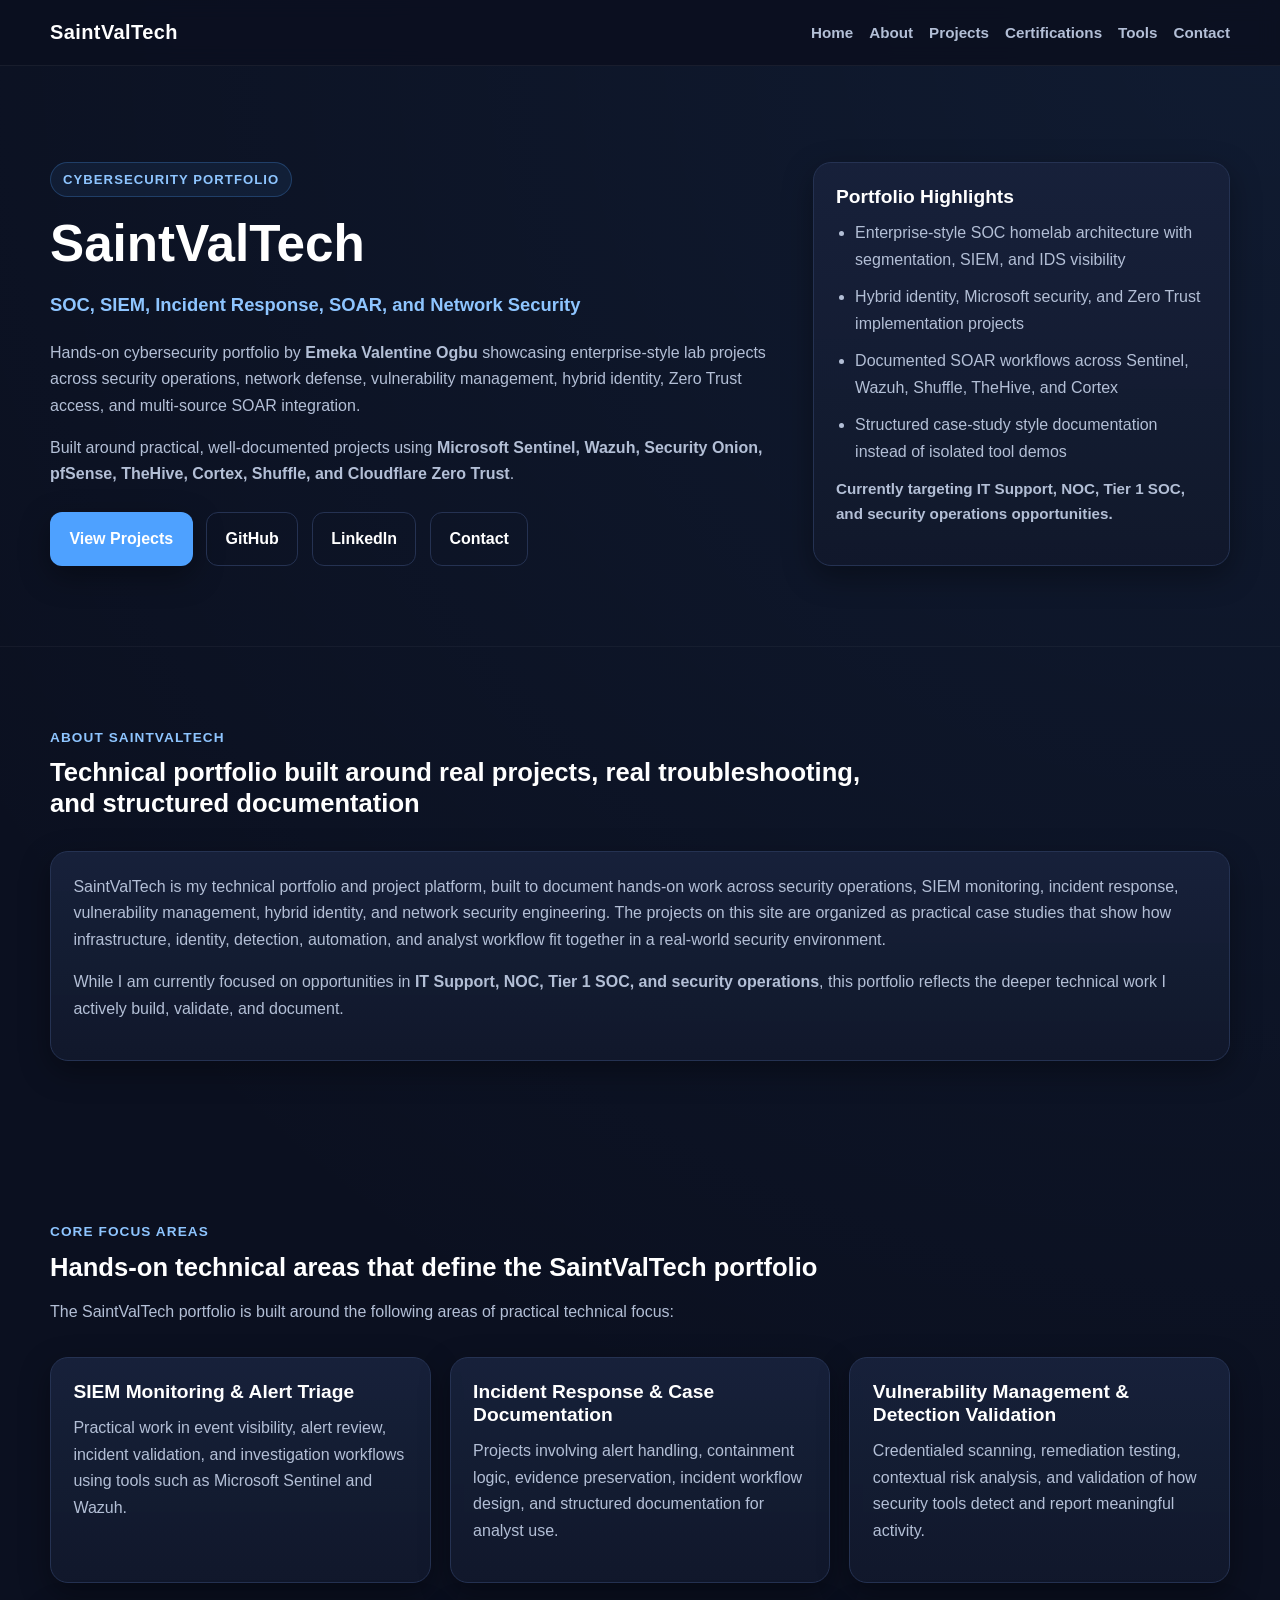
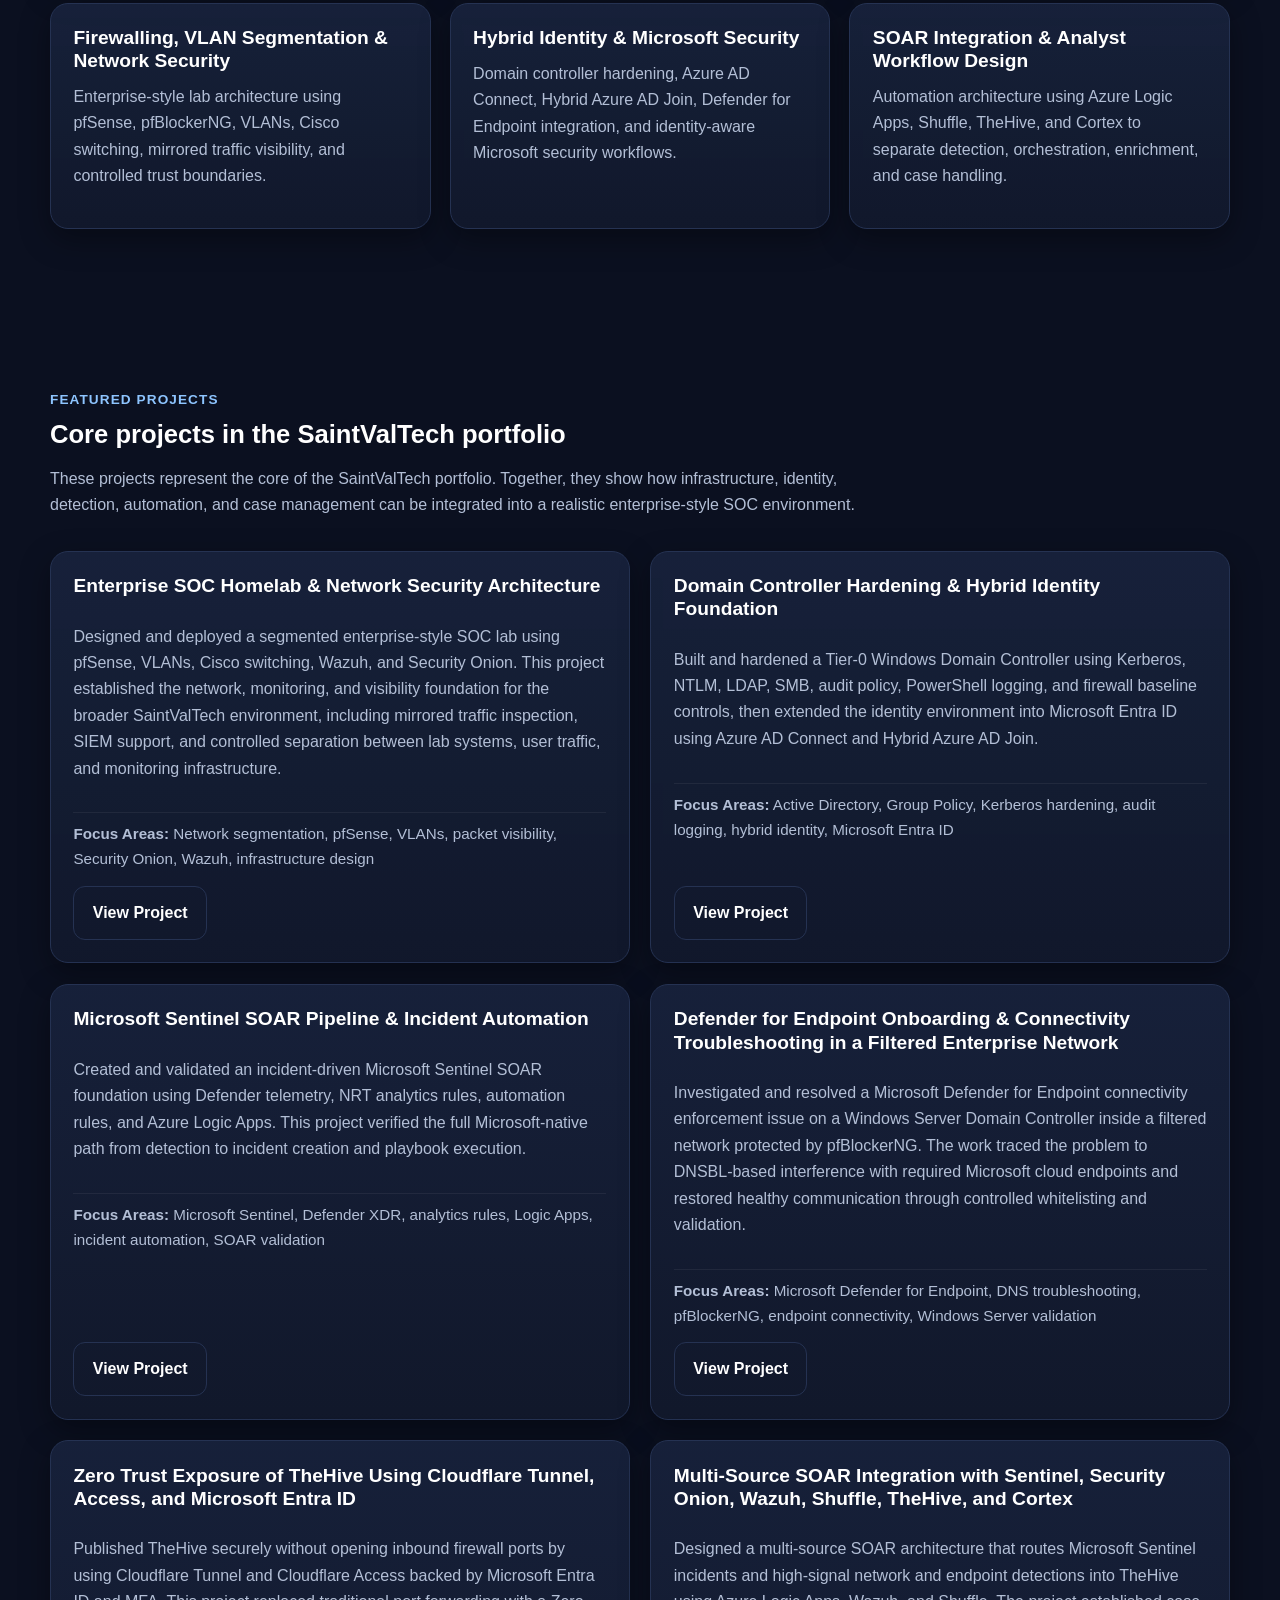
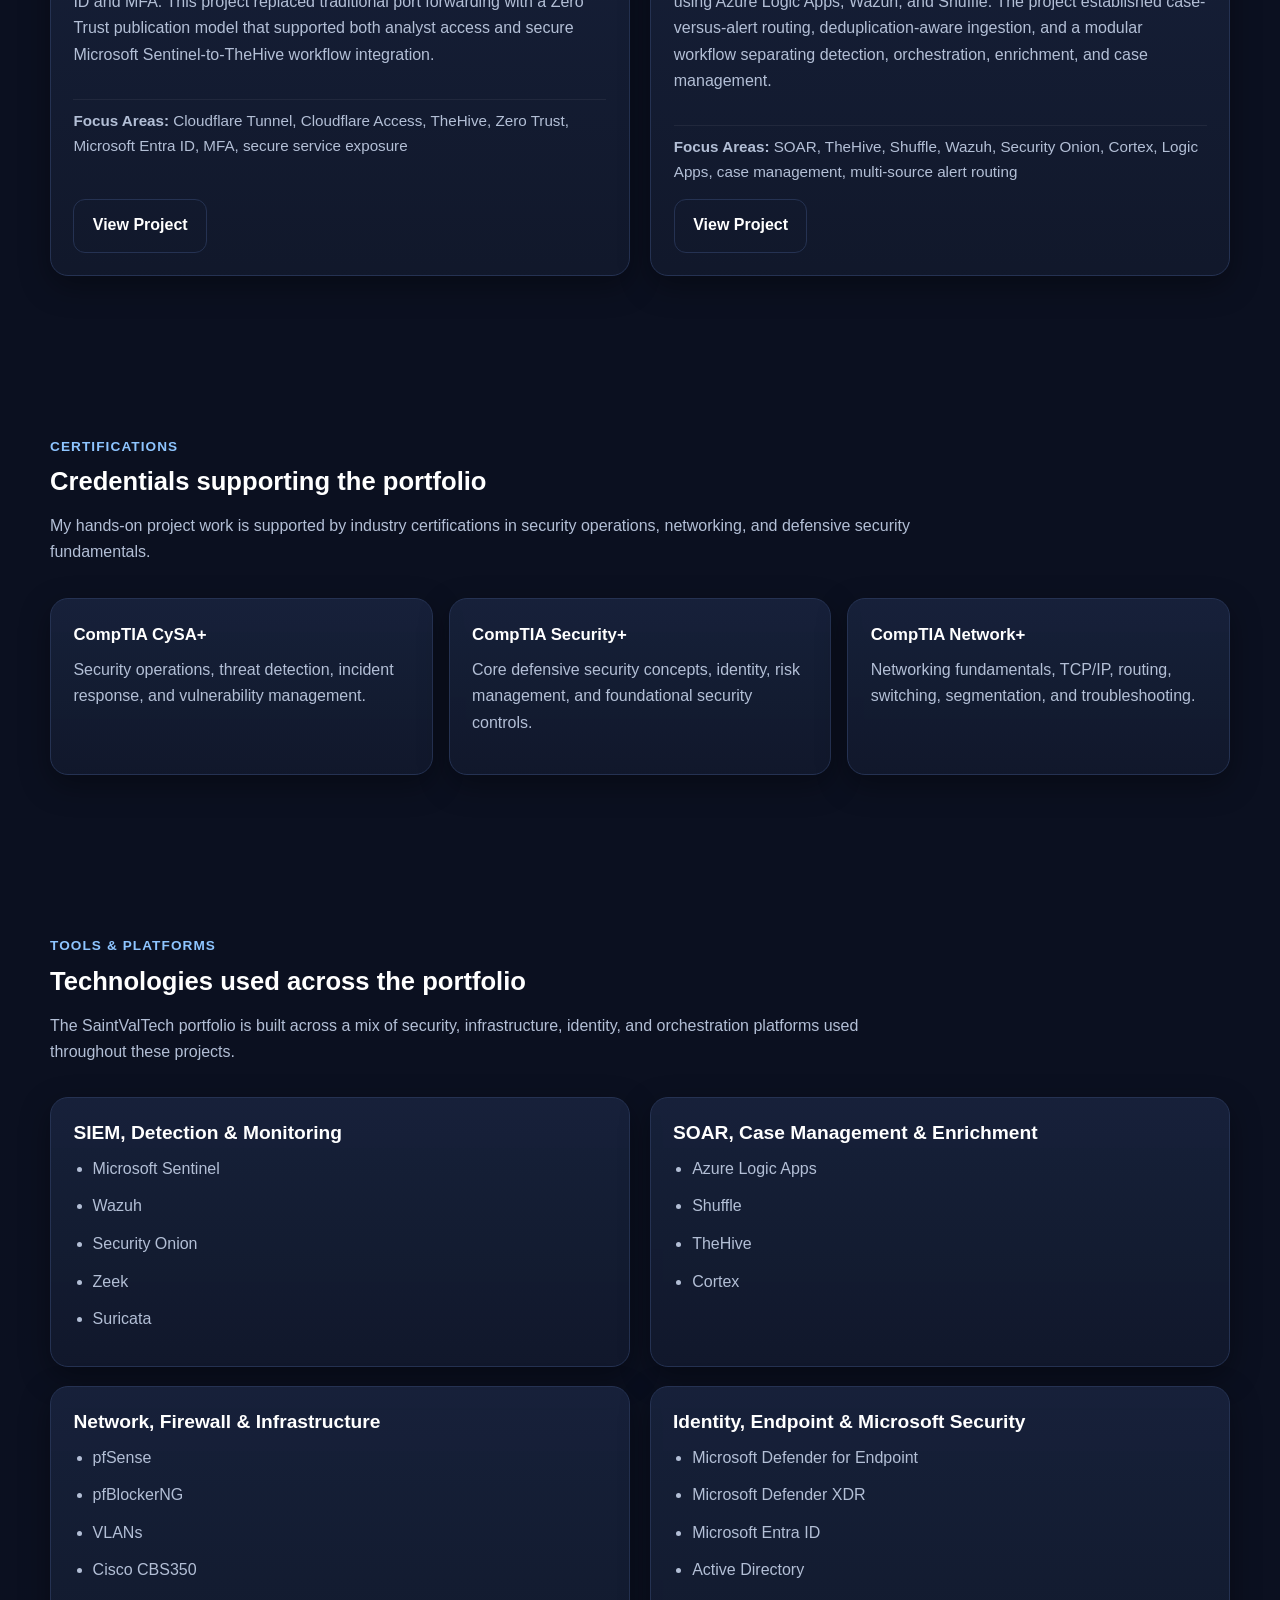
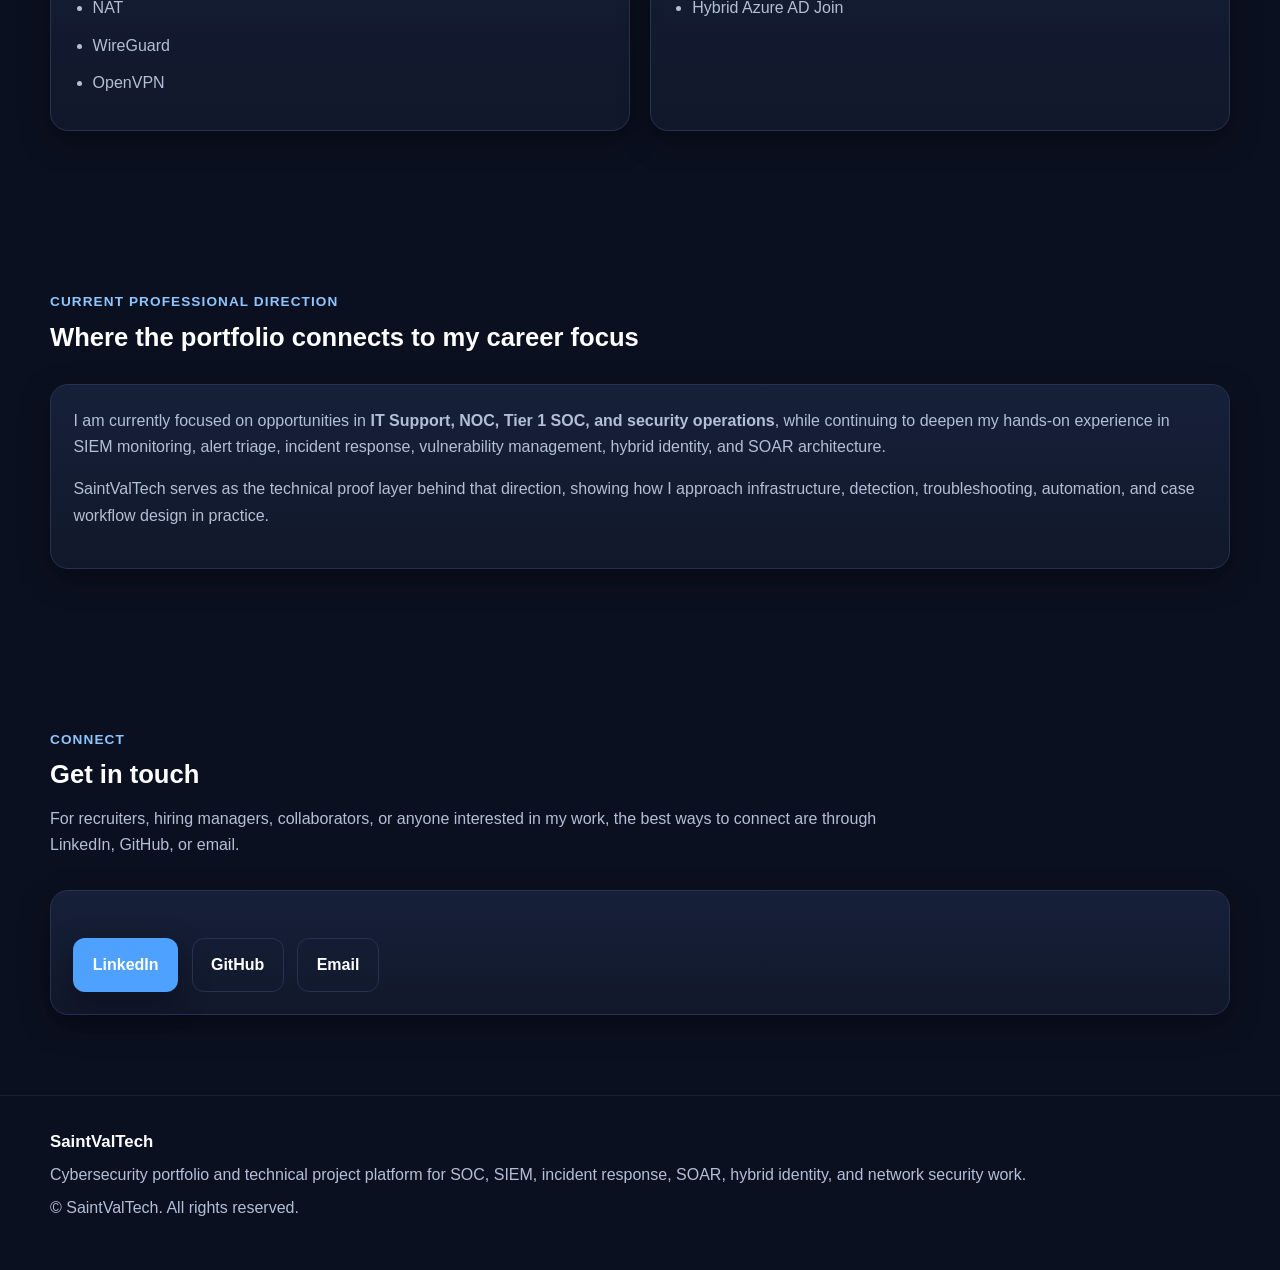
==== commit af0c7150: "Build SaintValTech portfolio homepage and six project pages" ====
--- a/index.html
+++ b/index.html
@@ -1,131 +1,714 @@
 <!DOCTYPE html>
 <html lang="en">
 <head>
-    <meta charset="UTF-8">
-    <meta name="viewport" content="width=device-width, initial-scale=1.0">
-    <title>SaintValTech | Cybersecurity & SOC Portfolio</title>
-    <link rel="stylesheet" href="style.css">
+  <meta charset="UTF-8" />
+  <meta name="viewport" content="width=device-width, initial-scale=1.0" />
+  <title>SaintValTech | Cybersecurity Portfolio</title>
+  <meta
+    name="description"
+    content="SaintValTech cybersecurity portfolio by Emeka Valentine Ogbu featuring SOC, SIEM, incident response, SOAR, hybrid identity, Zero Trust, and network security projects."
+  />
+
+  <style>
+    :root {
+      --bg: #0b1020;
+      --bg-soft: #121a30;
+      --card: #11182b;
+      --card-2: #17213b;
+      --text: #e8edf7;
+      --muted: #b3bfd6;
+      --line: #253252;
+      --primary: #4ea1ff;
+      --primary-dark: #2b7fe0;
+      --accent: #8ec5ff;
+      --success: #8ff0c8;
+      --max-width: 1180px;
+      --radius: 18px;
+      --shadow: 0 10px 30px rgba(0, 0, 0, 0.35);
+    }
+
+    * {
+      box-sizing: border-box;
+    }
+
+    html {
+      scroll-behavior: smooth;
+    }
+
+    body {
+      margin: 0;
+      font-family: Arial, Helvetica, sans-serif;
+      background:
+        radial-gradient(circle at top right, rgba(78, 161, 255, 0.08), transparent 25%),
+        linear-gradient(180deg, #0b1020 0%, #0b1020 100%);
+      color: var(--text);
+      line-height: 1.65;
+    }
+
+    a {
+      color: var(--primary);
+      text-decoration: none;
+    }
+
+    a:hover {
+      text-decoration: underline;
+    }
+
+    .container {
+      width: min(var(--max-width), calc(100% - 2rem));
+      margin: 0 auto;
+    }
+
+    .site-header {
+      position: sticky;
+      top: 0;
+      z-index: 1000;
+      backdrop-filter: blur(10px);
+      background: rgba(11, 16, 32, 0.92);
+      border-bottom: 1px solid rgba(255, 255, 255, 0.06);
+    }
+
+    .nav {
+      display: flex;
+      align-items: center;
+      justify-content: space-between;
+      gap: 1rem;
+      padding: 1rem 0;
+    }
+
+    .brand {
+      font-size: 1.25rem;
+      font-weight: 700;
+      color: #fff;
+      letter-spacing: 0.02em;
+      white-space: nowrap;
+    }
+
+    .nav-links {
+      display: flex;
+      flex-wrap: wrap;
+      gap: 1rem;
+    }
+
+    .nav-links a {
+      color: var(--muted);
+      font-weight: 600;
+      font-size: 0.95rem;
+    }
+
+    .nav-links a:hover {
+      color: #fff;
+      text-decoration: none;
+    }
+
+    .section {
+      padding: 5rem 0;
+    }
+
+    .hero {
+      padding: 6rem 0 5rem;
+      border-bottom: 1px solid rgba(255, 255, 255, 0.04);
+    }
+
+    .hero-grid {
+      display: grid;
+      grid-template-columns: 1.4fr 0.8fr;
+      gap: 2rem;
+      align-items: center;
+    }
+
+    .eyebrow {
+      display: inline-block;
+      margin-bottom: 1rem;
+      padding: 0.35rem 0.75rem;
+      border: 1px solid rgba(78, 161, 255, 0.25);
+      border-radius: 999px;
+      color: var(--accent);
+      font-size: 0.82rem;
+      font-weight: 700;
+      text-transform: uppercase;
+      letter-spacing: 0.08em;
+      background: rgba(78, 161, 255, 0.08);
+    }
+
+    h1, h2, h3 {
+      margin-top: 0;
+      line-height: 1.2;
+      color: #fff;
+    }
+
+    h1 {
+      font-size: clamp(2.2rem, 4vw, 4rem);
+      margin-bottom: 1rem;
+    }
+
+    h2 {
+      font-size: clamp(1.6rem, 2vw, 2.3rem);
+      margin-bottom: 1rem;
+    }
+
+    h3 {
+      font-size: 1.2rem;
+      margin-bottom: 0.75rem;
+    }
+
+    .hero-subheading {
+      font-size: 1.15rem;
+      color: var(--accent);
+      font-weight: 700;
+      margin-bottom: 1.2rem;
+    }
+
+    .hero p,
+    .section p {
+      color: var(--muted);
+      margin: 0 0 1rem;
+    }
+
+    .hero-actions,
+    .contact-links {
+      display: flex;
+      flex-wrap: wrap;
+      gap: 0.85rem;
+      margin-top: 1.5rem;
+    }
+
+    .btn {
+      display: inline-flex;
+      align-items: center;
+      justify-content: center;
+      min-height: 46px;
+      padding: 0.8rem 1.15rem;
+      border-radius: 12px;
+      border: 1px solid transparent;
+      font-weight: 700;
+      transition: 0.2s ease;
+      text-decoration: none;
+      cursor: pointer;
+    }
+
+    .btn:hover {
+      text-decoration: none;
+      transform: translateY(-1px);
+    }
+
+    .btn-primary {
+      background: var(--primary);
+      color: #fff;
+      box-shadow: var(--shadow);
+    }
+
+    .btn-primary:hover {
+      background: var(--primary-dark);
+    }
+
+    .btn-secondary {
+      background: transparent;
+      color: #fff;
+      border-color: var(--line);
+    }
+
+    .btn-secondary:hover {
+      border-color: var(--primary);
+      color: var(--accent);
+    }
+
+    .hero-card,
+    .about-preview,
+    .direction-box,
+    .contact-box,
+    .focus-card,
+    .project-card,
+    .cert-item,
+    .tool-group {
+      background: linear-gradient(180deg, rgba(23, 33, 59, 0.95), rgba(17, 24, 43, 0.98));
+      border: 1px solid var(--line);
+      border-radius: var(--radius);
+      padding: 1.4rem;
+      box-shadow: var(--shadow);
+    }
+
+    .hero-card ul,
+    .tool-group ul {
+      margin: 0;
+      padding-left: 1.2rem;
+      color: var(--muted);
+    }
+
+    .hero-card li,
+    .tool-group li {
+      margin-bottom: 0.7rem;
+    }
+
+    .section-header {
+      max-width: 860px;
+      margin-bottom: 2rem;
+    }
+
+    .muted-label {
+      color: var(--accent);
+      text-transform: uppercase;
+      letter-spacing: 0.08em;
+      font-size: 0.85rem;
+      font-weight: 700;
+      margin-bottom: 0.5rem;
+    }
+
+    .focus-grid {
+      display: grid;
+      grid-template-columns: repeat(3, 1fr);
+      gap: 1.2rem;
+    }
+
+    .projects-grid {
+      display: grid;
+      grid-template-columns: repeat(2, 1fr);
+      gap: 1.3rem;
+    }
+
+    .project-card {
+      display: flex;
+      flex-direction: column;
+      gap: 0.9rem;
+    }
+
+    .project-focus {
+      color: var(--muted);
+      font-size: 0.95rem;
+      padding-top: 0.5rem;
+      border-top: 1px solid rgba(255,255,255,0.06);
+    }
+
+    .project-card .btn {
+      width: fit-content;
+      margin-top: auto;
+    }
+
+    .cert-grid {
+      display: grid;
+      grid-template-columns: repeat(3, 1fr);
+      gap: 1rem;
+    }
+
+    .cert-item strong {
+      color: #fff;
+      display: block;
+      margin-bottom: 0.5rem;
+      font-size: 1.05rem;
+    }
+
+    .tools-grid {
+      display: grid;
+      grid-template-columns: repeat(2, 1fr);
+      gap: 1.2rem;
+    }
+
+    .note {
+      color: var(--success);
+      font-weight: 700;
+      font-size: 0.95rem;
+    }
+
+    .site-footer {
+      border-top: 1px solid rgba(255,255,255,0.06);
+      padding: 2rem 0 3rem;
+    }
+
+    .footer-inner {
+      display: flex;
+      flex-direction: column;
+      gap: 0.4rem;
+      color: var(--muted);
+    }
+
+    .footer-brand {
+      color: #fff;
+      font-weight: 700;
+      font-size: 1.05rem;
+    }
+
+    @media (max-width: 980px) {
+      .hero-grid,
+      .focus-grid,
+      .projects-grid,
+      .cert-grid,
+      .tools-grid {
+        grid-template-columns: 1fr;
+      }
+    }
+
+    @media (max-width: 760px) {
+      .nav {
+        flex-direction: column;
+        align-items: flex-start;
+      }
+
+      .hero {
+        padding-top: 5rem;
+      }
+
+      .section {
+        padding: 4rem 0;
+      }
+    }
+  </style>
 </head>
 <body>
 
-<header>
-    <div class="container">
-        <h1>SaintValTech</h1>
-        <p>Cybersecurity & SOC Operations | Professional Portfolio</p>
+  <header class="site-header">
+    <div class="container nav">
+      <a class="brand" href="#home">SaintValTech</a>
+      <nav class="nav-links">
+        <a href="#home">Home</a>
+        <a href="#about">About</a>
+        <a href="#projects">Projects</a>
+        <a href="#certifications">Certifications</a>
+        <a href="#tools">Tools</a>
+        <a href="#contact">Contact</a>
+      </nav>
     </div>
-</header>
-
-<nav>
-    <div class="container">
-        <a href="#about">About</a>
-        <a href="#services">Services</a>
-        <a href="#portfolio">Portfolio</a>
-        <a href="#contact">Contact</a>
+  </header>
+
+  <main>
+    <section class="hero" id="home">
+      <div class="container hero-grid">
+        <div>
+          <div class="eyebrow">Cybersecurity Portfolio</div>
+          <h1>SaintValTech</h1>
+          <div class="hero-subheading">SOC, SIEM, Incident Response, SOAR, and Network Security</div>
+
+          <p>
+            Hands-on cybersecurity portfolio by <strong>Emeka Valentine Ogbu</strong>
+            showcasing enterprise-style lab projects across security operations,
+            network defense, vulnerability management, hybrid identity, Zero Trust access,
+            and multi-source SOAR integration.
+          </p>
+
+          <p>
+            Built around practical, well-documented projects using
+            <strong>Microsoft Sentinel, Wazuh, Security Onion, pfSense, TheHive, Cortex, Shuffle, and Cloudflare Zero Trust</strong>.
+          </p>
+
+          <div class="hero-actions">
+            <a class="btn btn-primary" href="#projects">View Projects</a>
+            <a class="btn btn-secondary" href="https://github.com/SaintValTech" target="_blank" rel="noopener noreferrer">GitHub</a>
+            <a class="btn btn-secondary" href="https://www.linkedin.com/in/emeka-valentine-ogbu" target="_blank" rel="noopener noreferrer">LinkedIn</a>
+            <a class="btn btn-secondary" href="#contact">Contact</a>
+          </div>
+        </div>
+
+        <aside class="hero-card">
+          <h3>Portfolio Highlights</h3>
+          <ul>
+            <li>Enterprise-style SOC homelab architecture with segmentation, SIEM, and IDS visibility</li>
+            <li>Hybrid identity, Microsoft security, and Zero Trust implementation projects</li>
+            <li>Documented SOAR workflows across Sentinel, Wazuh, Shuffle, TheHive, and Cortex</li>
+            <li>Structured case-study style documentation instead of isolated tool demos</li>
+          </ul>
+          <p class="note">Currently targeting IT Support, NOC, Tier 1 SOC, and security operations opportunities.</p>
+        </aside>
+      </div>
+    </section>
+
+    <section class="section" id="about">
+      <div class="container">
+        <div class="section-header">
+          <div class="muted-label">About SaintValTech</div>
+          <h2>Technical portfolio built around real projects, real troubleshooting, and structured documentation</h2>
+        </div>
+
+        <div class="about-preview">
+          <p>
+            SaintValTech is my technical portfolio and project platform, built to document
+            hands-on work across security operations, SIEM monitoring, incident response,
+            vulnerability management, hybrid identity, and network security engineering.
+            The projects on this site are organized as practical case studies that show
+            how infrastructure, identity, detection, automation, and analyst workflow fit
+            together in a real-world security environment.
+          </p>
+
+          <p>
+            While I am currently focused on opportunities in
+            <strong>IT Support, NOC, Tier 1 SOC, and security operations</strong>,
+            this portfolio reflects the deeper technical work I actively build, validate,
+            and document.
+          </p>
+        </div>
+      </div>
+    </section>
+
+    <section class="section" id="focus">
+      <div class="container">
+        <div class="section-header">
+          <div class="muted-label">Core Focus Areas</div>
+          <h2>Hands-on technical areas that define the SaintValTech portfolio</h2>
+          <p>The SaintValTech portfolio is built around the following areas of practical technical focus:</p>
+        </div>
+
+        <div class="focus-grid">
+          <div class="focus-card">
+            <h3>SIEM Monitoring &amp; Alert Triage</h3>
+            <p>Practical work in event visibility, alert review, incident validation, and investigation workflows using tools such as Microsoft Sentinel and Wazuh.</p>
+          </div>
+
+          <div class="focus-card">
+            <h3>Incident Response &amp; Case Documentation</h3>
+            <p>Projects involving alert handling, containment logic, evidence preservation, incident workflow design, and structured documentation for analyst use.</p>
+          </div>
+
+          <div class="focus-card">
+            <h3>Vulnerability Management &amp; Detection Validation</h3>
+            <p>Credentialed scanning, remediation testing, contextual risk analysis, and validation of how security tools detect and report meaningful activity.</p>
+          </div>
+
+          <div class="focus-card">
+            <h3>Firewalling, VLAN Segmentation &amp; Network Security</h3>
+            <p>Enterprise-style lab architecture using pfSense, pfBlockerNG, VLANs, Cisco switching, mirrored traffic visibility, and controlled trust boundaries.</p>
+          </div>
+
+          <div class="focus-card">
+            <h3>Hybrid Identity &amp; Microsoft Security</h3>
+            <p>Domain controller hardening, Azure AD Connect, Hybrid Azure AD Join, Defender for Endpoint integration, and identity-aware Microsoft security workflows.</p>
+          </div>
+
+          <div class="focus-card">
+            <h3>SOAR Integration &amp; Analyst Workflow Design</h3>
+            <p>Automation architecture using Azure Logic Apps, Shuffle, TheHive, and Cortex to separate detection, orchestration, enrichment, and case handling.</p>
+          </div>
+        </div>
+      </div>
+    </section>
+
+    <section class="section" id="projects">
+      <div class="container">
+        <div class="section-header">
+          <div class="muted-label">Featured Projects</div>
+          <h2>Core projects in the SaintValTech portfolio</h2>
+          <p>
+            These projects represent the core of the SaintValTech portfolio. Together, they show
+            how infrastructure, identity, detection, automation, and case management can be integrated
+            into a realistic enterprise-style SOC environment.
+          </p>
+        </div>
+
+        <div class="projects-grid">
+          <article class="project-card">
+            <h3>Enterprise SOC Homelab &amp; Network Security Architecture</h3>
+            <p>
+              Designed and deployed a segmented enterprise-style SOC lab using pfSense, VLANs,
+              Cisco switching, Wazuh, and Security Onion. This project established the network,
+              monitoring, and visibility foundation for the broader SaintValTech environment,
+              including mirrored traffic inspection, SIEM support, and controlled separation
+              between lab systems, user traffic, and monitoring infrastructure.
+            </p>
+            <div class="project-focus">
+              <strong>Focus Areas:</strong> Network segmentation, pfSense, VLANs, packet visibility, Security Onion, Wazuh, infrastructure design
+            </div>
+            <a class="btn btn-secondary" href="project-1.html">View Project</a>
+          </article>
+
+          <article class="project-card">
+            <h3>Domain Controller Hardening &amp; Hybrid Identity Foundation</h3>
+            <p>
+              Built and hardened a Tier-0 Windows Domain Controller using Kerberos, NTLM, LDAP,
+              SMB, audit policy, PowerShell logging, and firewall baseline controls, then extended
+              the identity environment into Microsoft Entra ID using Azure AD Connect and Hybrid Azure AD Join.
+            </p>
+            <div class="project-focus">
+              <strong>Focus Areas:</strong> Active Directory, Group Policy, Kerberos hardening, audit logging, hybrid identity, Microsoft Entra ID
+            </div>
+            <a class="btn btn-secondary" href="project-2.html">View Project</a>
+          </article>
+
+          <article class="project-card">
+            <h3>Microsoft Sentinel SOAR Pipeline &amp; Incident Automation</h3>
+            <p>
+              Created and validated an incident-driven Microsoft Sentinel SOAR foundation using Defender
+              telemetry, NRT analytics rules, automation rules, and Azure Logic Apps. This project verified
+              the full Microsoft-native path from detection to incident creation and playbook execution.
+            </p>
+            <div class="project-focus">
+              <strong>Focus Areas:</strong> Microsoft Sentinel, Defender XDR, analytics rules, Logic Apps, incident automation, SOAR validation
+            </div>
+            <a class="btn btn-secondary" href="project-3.html">View Project</a>
+          </article>
+
+          <article class="project-card">
+            <h3>Defender for Endpoint Onboarding &amp; Connectivity Troubleshooting in a Filtered Enterprise Network</h3>
+            <p>
+              Investigated and resolved a Microsoft Defender for Endpoint connectivity enforcement issue
+              on a Windows Server Domain Controller inside a filtered network protected by pfBlockerNG.
+              The work traced the problem to DNSBL-based interference with required Microsoft cloud endpoints
+              and restored healthy communication through controlled whitelisting and validation.
+            </p>
+            <div class="project-focus">
+              <strong>Focus Areas:</strong> Microsoft Defender for Endpoint, DNS troubleshooting, pfBlockerNG, endpoint connectivity, Windows Server validation
+            </div>
+            <a class="btn btn-secondary" href="project-4.html">View Project</a>
+          </article>
+
+          <article class="project-card">
+            <h3>Zero Trust Exposure of TheHive Using Cloudflare Tunnel, Access, and Microsoft Entra ID</h3>
+            <p>
+              Published TheHive securely without opening inbound firewall ports by using Cloudflare Tunnel
+              and Cloudflare Access backed by Microsoft Entra ID and MFA. This project replaced traditional
+              port forwarding with a Zero Trust publication model that supported both analyst access and
+              secure Microsoft Sentinel-to-TheHive workflow integration.
+            </p>
+            <div class="project-focus">
+              <strong>Focus Areas:</strong> Cloudflare Tunnel, Cloudflare Access, TheHive, Zero Trust, Microsoft Entra ID, MFA, secure service exposure
+            </div>
+            <a class="btn btn-secondary" href="project-5.html">View Project</a>
+          </article>
+
+          <article class="project-card">
+            <h3>Multi-Source SOAR Integration with Sentinel, Security Onion, Wazuh, Shuffle, TheHive, and Cortex</h3>
+            <p>
+              Designed a multi-source SOAR architecture that routes Microsoft Sentinel incidents and
+              high-signal network and endpoint detections into TheHive using Azure Logic Apps, Wazuh,
+              and Shuffle. The project established case-versus-alert routing, deduplication-aware ingestion,
+              and a modular workflow separating detection, orchestration, enrichment, and case management.
+            </p>
+            <div class="project-focus">
+              <strong>Focus Areas:</strong> SOAR, TheHive, Shuffle, Wazuh, Security Onion, Cortex, Logic Apps, case management, multi-source alert routing
+            </div>
+            <a class="btn btn-secondary" href="project-6.html">View Project</a>
+          </article>
+        </div>
+      </div>
+    </section>
+
+    <section class="section" id="certifications">
+      <div class="container">
+        <div class="section-header">
+          <div class="muted-label">Certifications</div>
+          <h2>Credentials supporting the portfolio</h2>
+          <p>My hands-on project work is supported by industry certifications in security operations, networking, and defensive security fundamentals.</p>
+        </div>
+
+        <div class="cert-grid">
+          <div class="cert-item">
+            <strong>CompTIA CySA+</strong>
+            <p>Security operations, threat detection, incident response, and vulnerability management.</p>
+          </div>
+
+          <div class="cert-item">
+            <strong>CompTIA Security+</strong>
+            <p>Core defensive security concepts, identity, risk management, and foundational security controls.</p>
+          </div>
+
+          <div class="cert-item">
+            <strong>CompTIA Network+</strong>
+            <p>Networking fundamentals, TCP/IP, routing, switching, segmentation, and troubleshooting.</p>
+          </div>
+        </div>
+      </div>
+    </section>
+
+    <section class="section" id="tools">
+      <div class="container">
+        <div class="section-header">
+          <div class="muted-label">Tools &amp; Platforms</div>
+          <h2>Technologies used across the portfolio</h2>
+          <p>The SaintValTech portfolio is built across a mix of security, infrastructure, identity, and orchestration platforms used throughout these projects.</p>
+        </div>
+
+        <div class="tools-grid">
+          <div class="tool-group">
+            <h3>SIEM, Detection &amp; Monitoring</h3>
+            <ul>
+              <li>Microsoft Sentinel</li>
+              <li>Wazuh</li>
+              <li>Security Onion</li>
+              <li>Zeek</li>
+              <li>Suricata</li>
+            </ul>
+          </div>
+
+          <div class="tool-group">
+            <h3>SOAR, Case Management &amp; Enrichment</h3>
+            <ul>
+              <li>Azure Logic Apps</li>
+              <li>Shuffle</li>
+              <li>TheHive</li>
+              <li>Cortex</li>
+            </ul>
+          </div>
+
+          <div class="tool-group">
+            <h3>Network, Firewall &amp; Infrastructure</h3>
+            <ul>
+              <li>pfSense</li>
+              <li>pfBlockerNG</li>
+              <li>VLANs</li>
+              <li>Cisco CBS350</li>
+              <li>NAT</li>
+              <li>WireGuard</li>
+              <li>OpenVPN</li>
+            </ul>
+          </div>
+
+          <div class="tool-group">
+            <h3>Identity, Endpoint &amp; Microsoft Security</h3>
+            <ul>
+              <li>Microsoft Defender for Endpoint</li>
+              <li>Microsoft Defender XDR</li>
+              <li>Microsoft Entra ID</li>
+              <li>Active Directory</li>
+              <li>Hybrid Azure AD Join</li>
+            </ul>
+          </div>
+        </div>
+      </div>
+    </section>
+
+    <section class="section" id="direction">
+      <div class="container">
+        <div class="section-header">
+          <div class="muted-label">Current Professional Direction</div>
+          <h2>Where the portfolio connects to my career focus</h2>
+        </div>
+
+        <div class="direction-box">
+          <p>
+            I am currently focused on opportunities in <strong>IT Support, NOC, Tier 1 SOC, and security operations</strong>,
+            while continuing to deepen my hands-on experience in SIEM monitoring, alert triage, incident response,
+            vulnerability management, hybrid identity, and SOAR architecture.
+          </p>
+          <p>
+            SaintValTech serves as the technical proof layer behind that direction, showing how I approach infrastructure,
+            detection, troubleshooting, automation, and case workflow design in practice.
+          </p>
+        </div>
+      </div>
+    </section>
+
+    <section class="section" id="contact">
+      <div class="container">
+        <div class="section-header">
+          <div class="muted-label">Connect</div>
+          <h2>Get in touch</h2>
+          <p>For recruiters, hiring managers, collaborators, or anyone interested in my work, the best ways to connect are through LinkedIn, GitHub, or email.</p>
+        </div>
+
+        <div class="contact-box">
+          <div class="contact-links">
+            <a class="btn btn-primary" href="https://www.linkedin.com/in/emeka-valentine-ogbu" target="_blank" rel="noopener noreferrer">LinkedIn</a>
+            <a class="btn btn-secondary" href="https://github.com/SaintValTech" target="_blank" rel="noopener noreferrer">GitHub</a>
+            <a class="btn btn-secondary" href="mailto:ogbuvalentinoqb@gmail.com">Email</a>
+          </div>
+        </div>
+      </div>
+    </section>
+  </main>
+
+  <footer class="site-footer">
+    <div class="container footer-inner">
+      <div class="footer-brand">SaintValTech</div>
+      <div>Cybersecurity portfolio and technical project platform for SOC, SIEM, incident response, SOAR, hybrid identity, and network security work.</div>
+      <div>© SaintValTech. All rights reserved.</div>
     </div>
-</nav>
-
-<section id="about">
-    <div class="container">
-        <h2>About SaintValTech</h2>
-        <p>
-            Hi, I’m <strong>Emeka Valentine Ogbu</strong>, founder of SaintValTech.
-            I focus on <strong>Security Operations (SOC), detection engineering,
-            incident response, and vulnerability management</strong>.
-        </p>
-        <p>
-            My work emphasizes <strong>governed security operations</strong> —
-            ensuring security activities such as scanning, detection, and response
-            are expected, auditable, and measurable rather than reactive.
-        </p>
-        <p>
-            I design and document enterprise-style security labs that mirror
-            real-world SOC workflows using SIEM, IDS, EDR, and identity systems.
-        </p>
-    </div>
-</section>
-
-<section id="services">
-    <div class="container">
-        <h2>Core Focus Areas</h2>
-        <ul>
-            <li>SOC Monitoring, Detection & Incident Response</li>
-            <li>SIEM Engineering & Log Analysis (Wazuh, Security Onion, Microsoft Sentinel)</li>
-            <li>Vulnerability Management & Risk-Based Assessment</li>
-            <li>Endpoint & Identity Security (EDR, Active Directory, IAM)</li>
-            <li>Purple Team Detection Validation <em>(Roadmap)</em></li>
-        </ul>
-    </div>
-</section>
-
-<section id="portfolio">
-  <div class="container">
-    <h2>Portfolio | Selected Security Projects</h2>
-
-    <div class="project">
-      <h3>Enterprise Credentialed Vulnerability Scanning & Detection Validation</h3>
-      <p>
-        Enterprise-style credentialed vulnerability assessment against an Active Directory
-        Domain Controller, emphasizing secure execution, identity governance, and SOC-level
-        detection validation rather than raw vulnerability counts.
-      </p>
-      <ul>
-        <li>Hardened Kali Linux scanner treated as a Tier-0 system</li>
-        <li>Dedicated AD service account with strict GPO controls</li>
-        <li>Credentialed OpenVAS scanning with zero critical findings</li>
-        <li>Detection validated across IDS, SIEM, and EDR tooling</li>
-      </ul>
-      <div class="project-link">
-        <a href="https://github.com/SaintValTech/enterprise-credentialed-vulnerability-scanning" target="_blank">
-          View Project on GitHub →
-        </a>
-      </div>
-    </div>
-
-    <div class="project">
-      <h3>Risk-Based Vulnerability Management with Wazuh</h3>
-      <p>
-        Real-world vulnerability management case study demonstrating how security teams
-        evaluate CVEs using environmental context, remediation testing, and documented
-        risk treatment decisions.
-      </p>
-      <ul>
-        <li>Contextual risk re-scoring beyond CVSS severity</li>
-        <li>Dependency impact analysis within the Python ecosystem</li>
-        <li>Formal risk acceptance and alert noise reduction</li>
-      </ul>
-      <div class="project-link">
-        <a href="https://github.com/SaintValTech/wazuh-risk-based-vulnerability-management" target="_blank">
-          View Project on GitHub →
-        </a>
-      </div>
-    </div>
-
-    <div class="project">
-      <h3>Enterprise SOC Homelab & Incident Response</h3>
-      <p>
-        End-to-end SOC homelab demonstrating detection, investigation, and response across
-        network, endpoint, and identity layers.
-      </p>
-      <ul>
-        <li>Security Onion, Wazuh, Microsoft Sentinel integration</li>
-        <li>pfSense firewalling, VLAN segmentation, and VPN visibility</li>
-        <li>Zbot (Trojan/Bifrose) C2 traffic investigation</li>
-        <li>Account takeover and email extortion incident response</li>
-      </ul>
-      <div class="project-link">
-        <a href="https://github.com/SaintValTech/SaintValTech-Homelab" target="_blank">
-          View Incident Reports on GitHub →
-        </a>
-      </div>
-    </div>
-
-    <p style="text-align:center; margin-top:40px;">
-      Current focus is SOC detection, response, and validation, with a planned transition
-      toward Purple Team operations emphasizing detection-informed testing and control validation.
-      <br>
-      View additional technical work on <a href="https://github.com/SaintValTech">GitHub</a>.
-    </p>
-
-  </div>
-</section>
-
+  </footer>
+
+</body>
+</html>
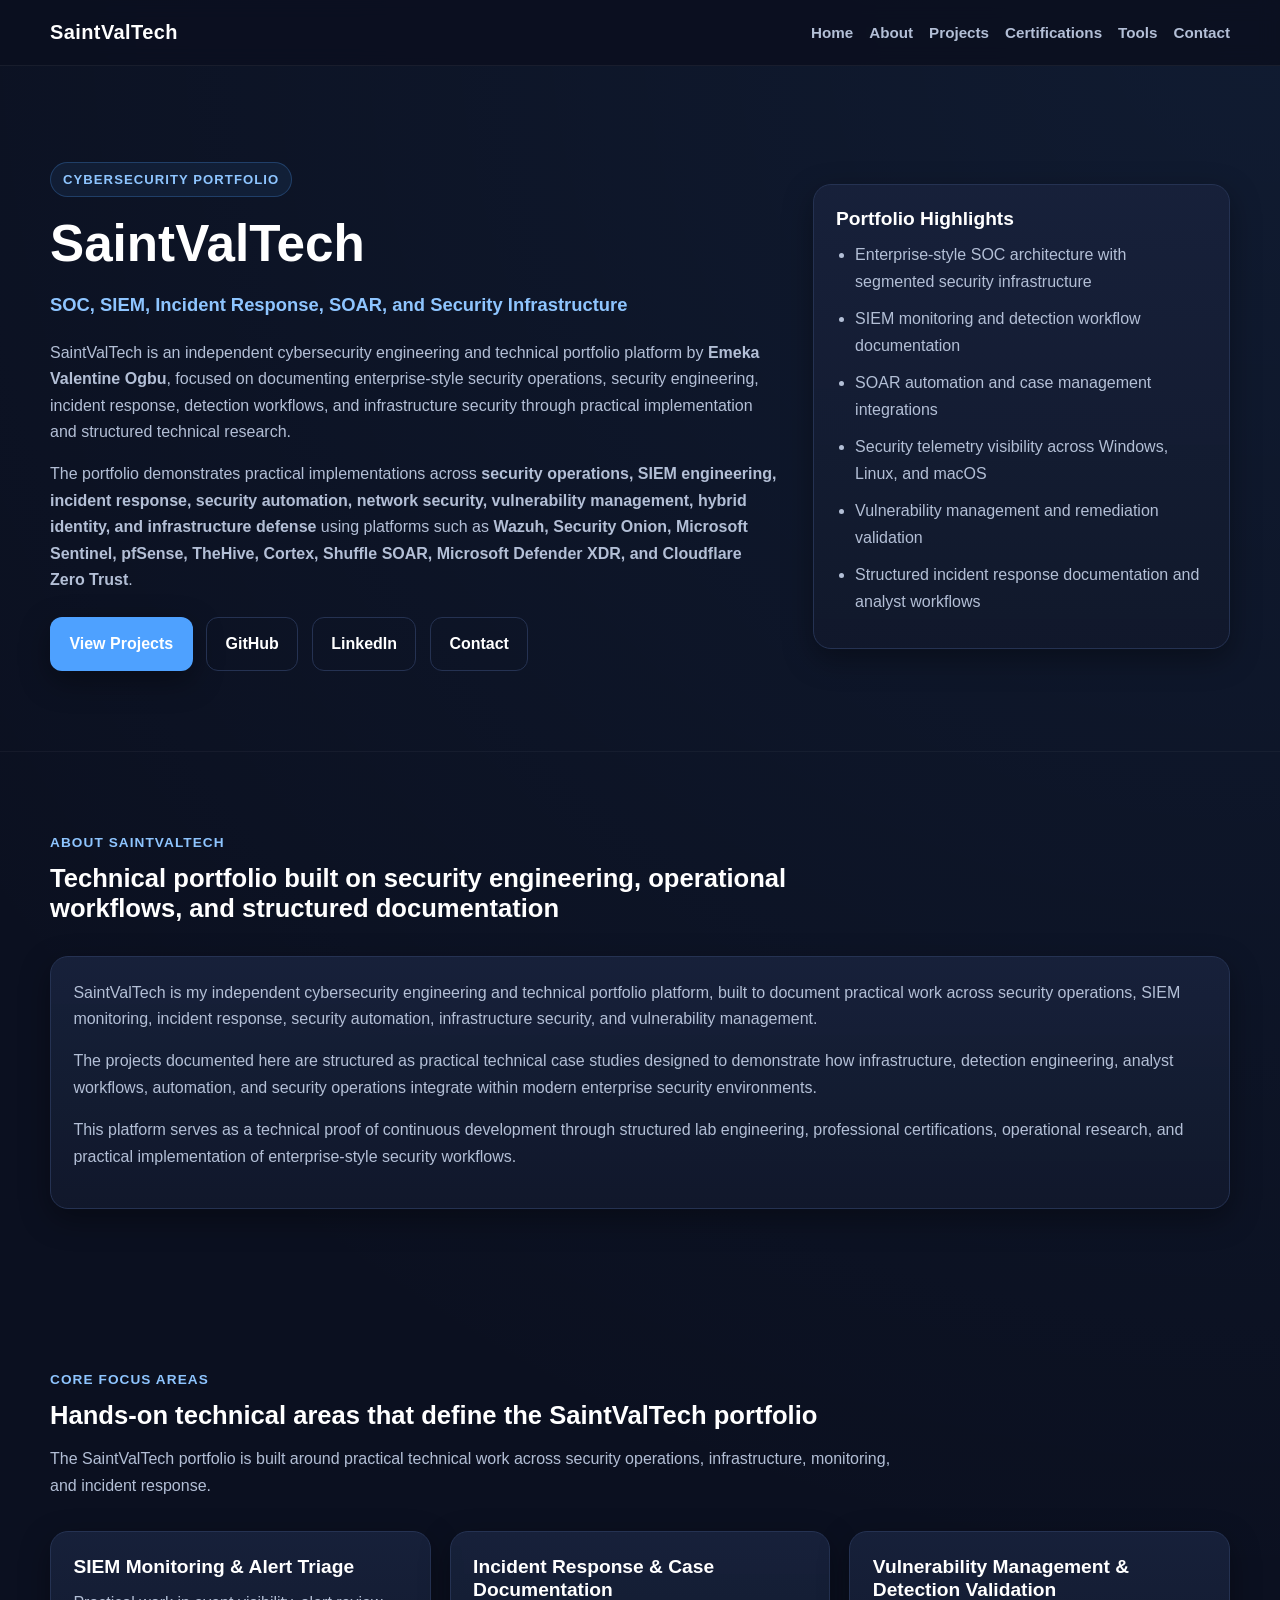
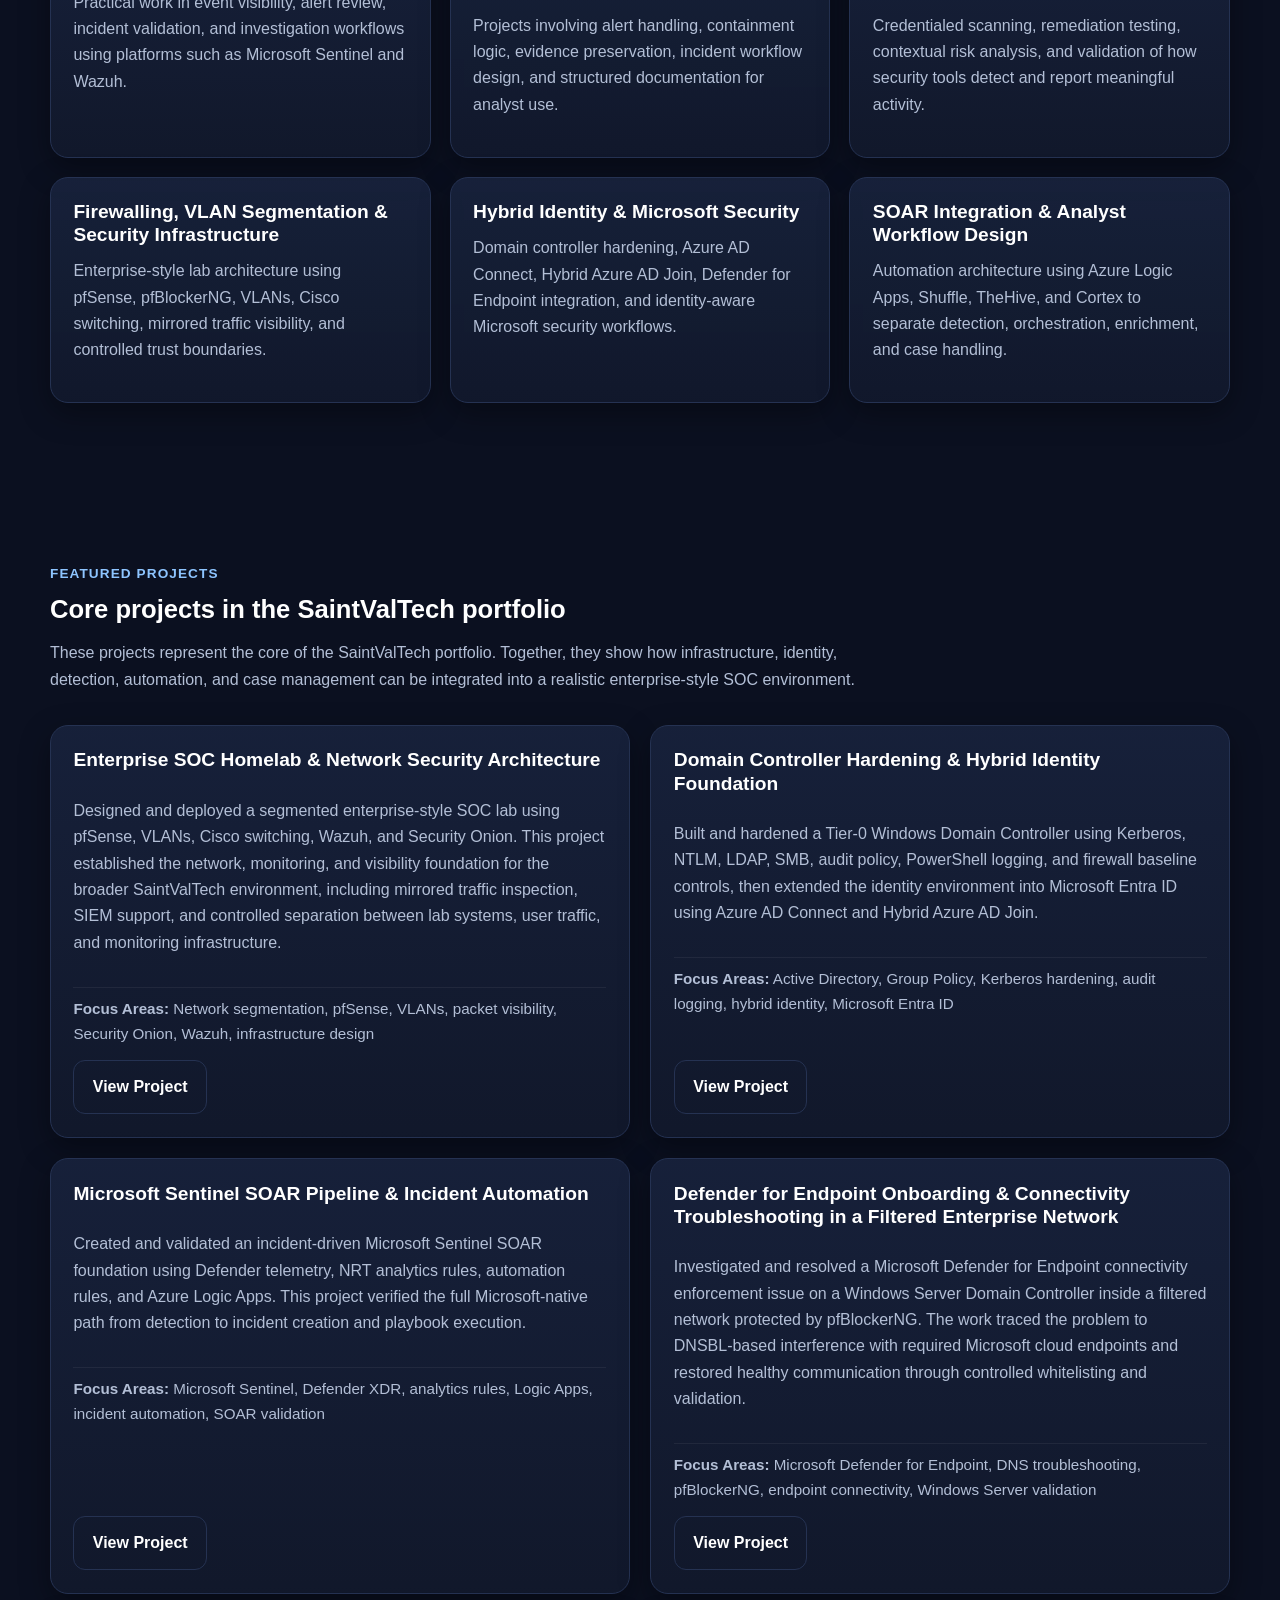
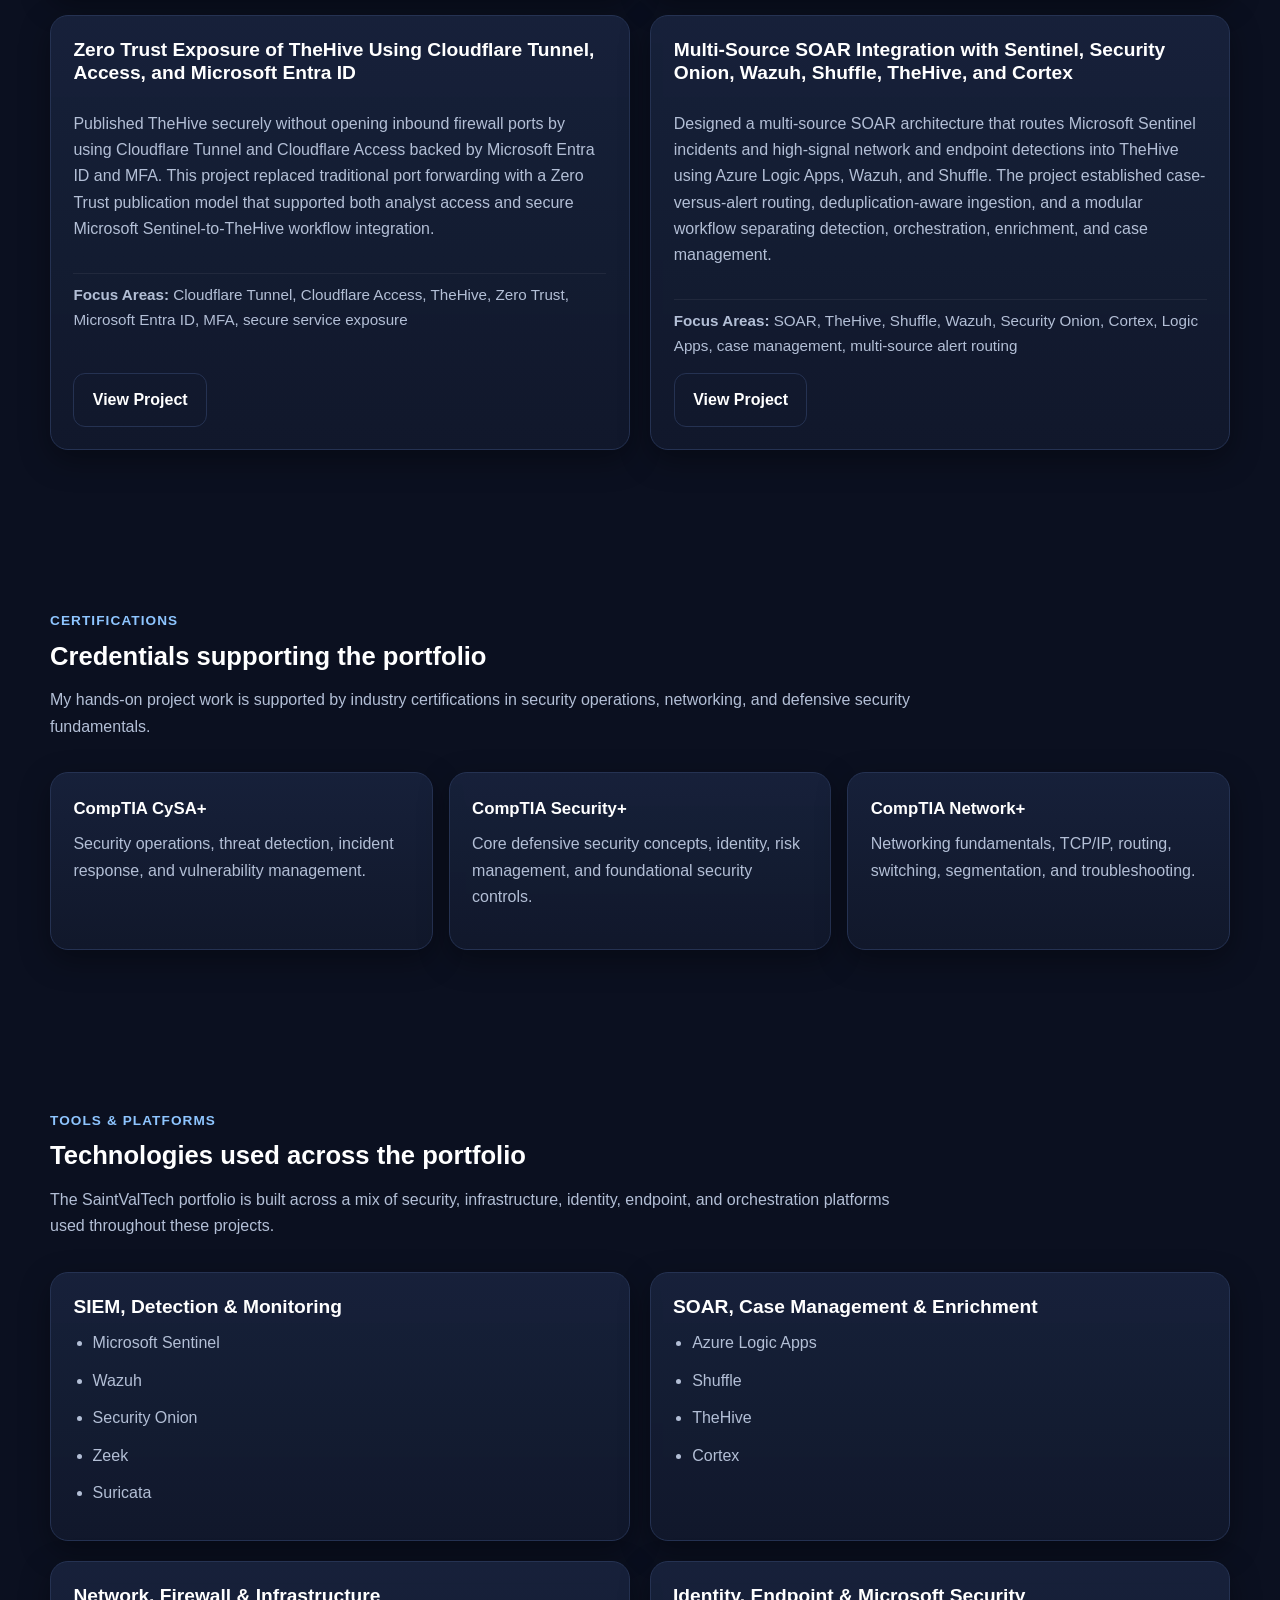
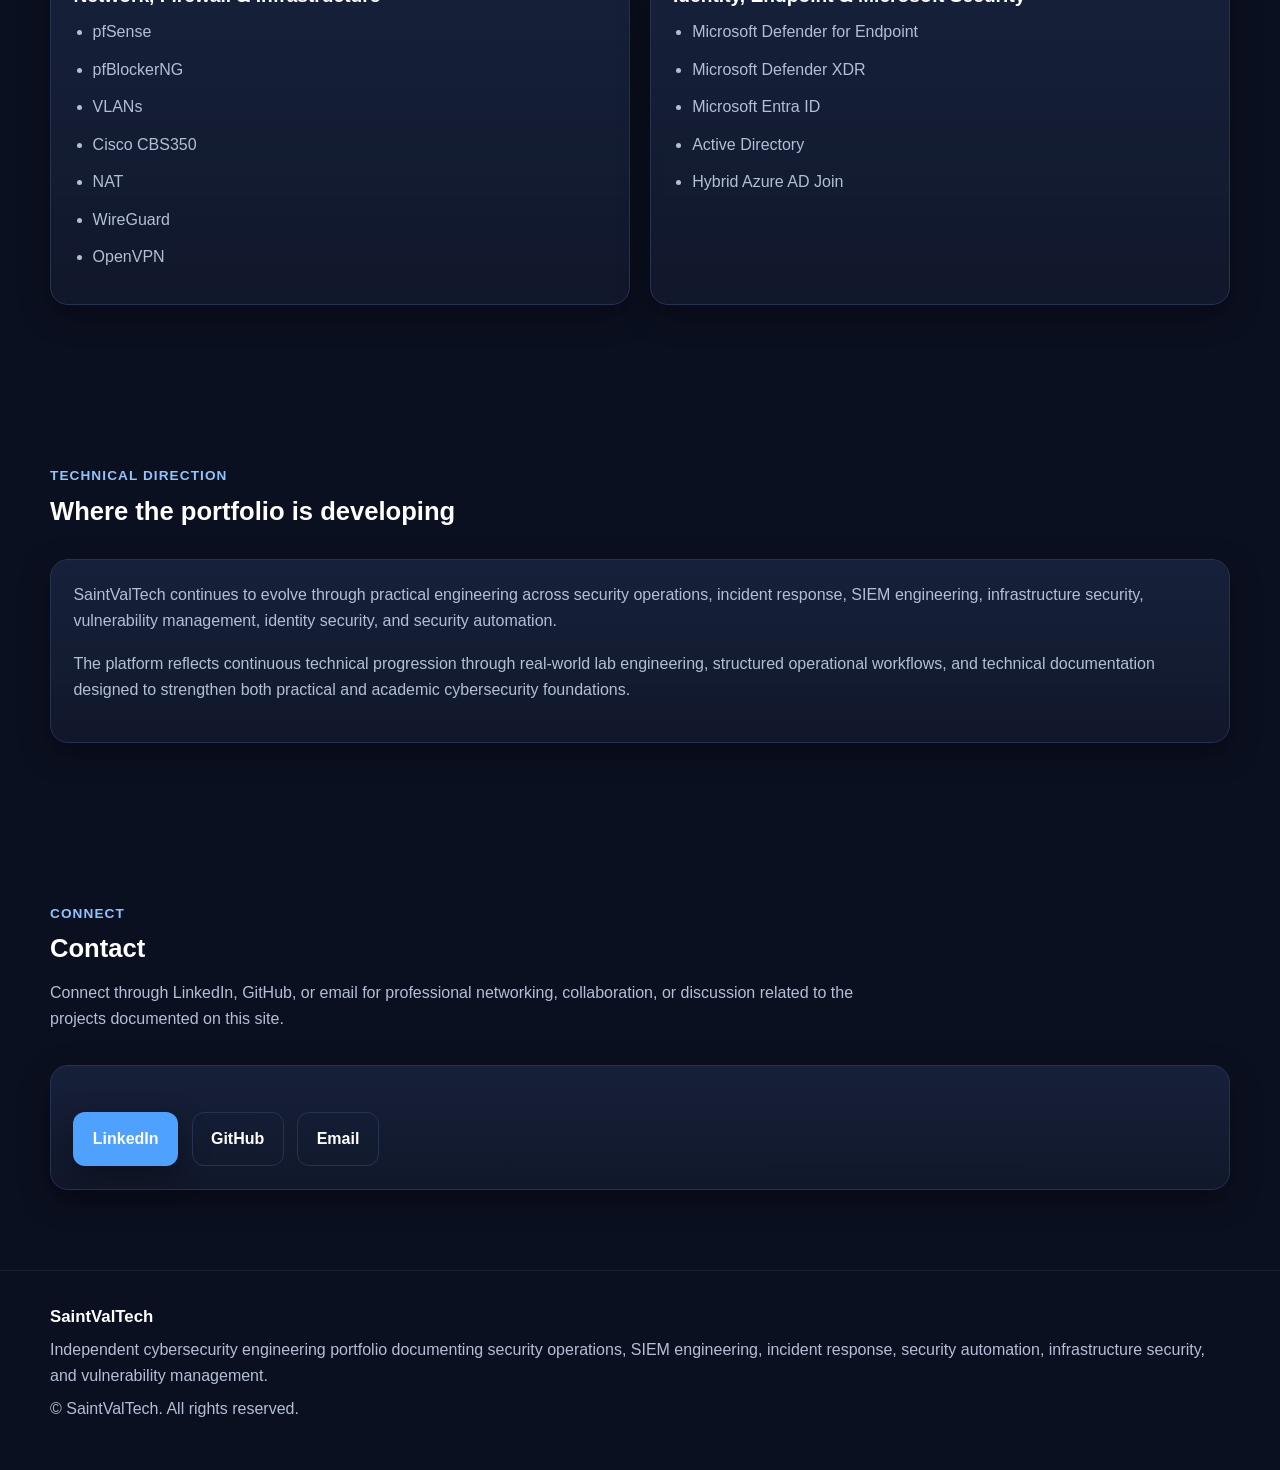
==== commit e1a56f6f: "Update SaintValTech homepage wording" ====
--- a/index.html
+++ b/index.html
@@ -6,7 +6,7 @@
   <title>SaintValTech | Cybersecurity Portfolio</title>
   <meta
     name="description"
-    content="SaintValTech cybersecurity portfolio by Emeka Valentine Ogbu featuring SOC, SIEM, incident response, SOAR, hybrid identity, Zero Trust, and network security projects."
+    content="SaintValTech cybersecurity portfolio by Emeka Valentine Ogbu featuring SOC, SIEM, incident response, SOAR, security infrastructure, vulnerability management, hybrid identity, and Microsoft security projects."
   />
 
   <style>
@@ -375,18 +375,21 @@
         <div>
           <div class="eyebrow">Cybersecurity Portfolio</div>
           <h1>SaintValTech</h1>
-          <div class="hero-subheading">SOC, SIEM, Incident Response, SOAR, and Network Security</div>
+          <div class="hero-subheading">SOC, SIEM, Incident Response, SOAR, and Security Infrastructure</div>
 
           <p>
-            Hands-on cybersecurity portfolio by <strong>Emeka Valentine Ogbu</strong>
-            showcasing enterprise-style lab projects across security operations,
-            network defense, vulnerability management, hybrid identity, Zero Trust access,
-            and multi-source SOAR integration.
+            SaintValTech is an independent cybersecurity engineering and technical portfolio platform by
+            <strong>Emeka Valentine Ogbu</strong>, focused on documenting enterprise-style security operations,
+            security engineering, incident response, detection workflows, and infrastructure security through
+            practical implementation and structured technical research.
           </p>
 
           <p>
-            Built around practical, well-documented projects using
-            <strong>Microsoft Sentinel, Wazuh, Security Onion, pfSense, TheHive, Cortex, Shuffle, and Cloudflare Zero Trust</strong>.
+            The portfolio demonstrates practical implementations across
+            <strong>security operations, SIEM engineering, incident response, security automation,
+            network security, vulnerability management, hybrid identity, and infrastructure defense</strong>
+            using platforms such as <strong>Wazuh, Security Onion, Microsoft Sentinel, pfSense,
+            TheHive, Cortex, Shuffle SOAR, Microsoft Defender XDR, and Cloudflare Zero Trust</strong>.
           </p>
 
           <div class="hero-actions">
@@ -400,12 +403,13 @@
         <aside class="hero-card">
           <h3>Portfolio Highlights</h3>
           <ul>
-            <li>Enterprise-style SOC homelab architecture with segmentation, SIEM, and IDS visibility</li>
-            <li>Hybrid identity, Microsoft security, and Zero Trust implementation projects</li>
-            <li>Documented SOAR workflows across Sentinel, Wazuh, Shuffle, TheHive, and Cortex</li>
-            <li>Structured case-study style documentation instead of isolated tool demos</li>
+            <li>Enterprise-style SOC architecture with segmented security infrastructure</li>
+            <li>SIEM monitoring and detection workflow documentation</li>
+            <li>SOAR automation and case management integrations</li>
+            <li>Security telemetry visibility across Windows, Linux, and macOS</li>
+            <li>Vulnerability management and remediation validation</li>
+            <li>Structured incident response documentation and analyst workflows</li>
           </ul>
-          <p class="note">Currently targeting IT Support, NOC, Tier 1 SOC, and security operations opportunities.</p>
         </aside>
       </div>
     </section>
@@ -414,24 +418,26 @@
       <div class="container">
         <div class="section-header">
           <div class="muted-label">About SaintValTech</div>
-          <h2>Technical portfolio built around real projects, real troubleshooting, and structured documentation</h2>
+          <h2>Technical portfolio built on security engineering, operational workflows, and structured documentation</h2>
         </div>
 
         <div class="about-preview">
           <p>
-            SaintValTech is my technical portfolio and project platform, built to document
-            hands-on work across security operations, SIEM monitoring, incident response,
-            vulnerability management, hybrid identity, and network security engineering.
-            The projects on this site are organized as practical case studies that show
-            how infrastructure, identity, detection, automation, and analyst workflow fit
-            together in a real-world security environment.
+            SaintValTech is my independent cybersecurity engineering and technical portfolio platform,
+            built to document practical work across security operations, SIEM monitoring, incident response,
+            security automation, infrastructure security, and vulnerability management.
           </p>
 
           <p>
-            While I am currently focused on opportunities in
-            <strong>IT Support, NOC, Tier 1 SOC, and security operations</strong>,
-            this portfolio reflects the deeper technical work I actively build, validate,
-            and document.
+            The projects documented here are structured as practical technical case studies designed to demonstrate
+            how infrastructure, detection engineering, analyst workflows, automation, and security operations
+            integrate within modern enterprise security environments.
+          </p>
+
+          <p>
+            This platform serves as a technical proof of continuous development through structured lab engineering,
+            professional certifications, operational research, and practical implementation of enterprise-style
+            security workflows.
           </p>
         </div>
       </div>
@@ -442,13 +448,13 @@
         <div class="section-header">
           <div class="muted-label">Core Focus Areas</div>
           <h2>Hands-on technical areas that define the SaintValTech portfolio</h2>
-          <p>The SaintValTech portfolio is built around the following areas of practical technical focus:</p>
+          <p>The SaintValTech portfolio is built around practical technical work across security operations, infrastructure, monitoring, and incident response.</p>
         </div>
 
         <div class="focus-grid">
           <div class="focus-card">
             <h3>SIEM Monitoring &amp; Alert Triage</h3>
-            <p>Practical work in event visibility, alert review, incident validation, and investigation workflows using tools such as Microsoft Sentinel and Wazuh.</p>
+            <p>Practical work in event visibility, alert review, incident validation, and investigation workflows using platforms such as Microsoft Sentinel and Wazuh.</p>
           </div>
 
           <div class="focus-card">
@@ -462,7 +468,7 @@
           </div>
 
           <div class="focus-card">
-            <h3>Firewalling, VLAN Segmentation &amp; Network Security</h3>
+            <h3>Firewalling, VLAN Segmentation &amp; Security Infrastructure</h3>
             <p>Enterprise-style lab architecture using pfSense, pfBlockerNG, VLANs, Cisco switching, mirrored traffic visibility, and controlled trust boundaries.</p>
           </div>
 
@@ -610,7 +616,7 @@
         <div class="section-header">
           <div class="muted-label">Tools &amp; Platforms</div>
           <h2>Technologies used across the portfolio</h2>
-          <p>The SaintValTech portfolio is built across a mix of security, infrastructure, identity, and orchestration platforms used throughout these projects.</p>
+          <p>The SaintValTech portfolio is built across a mix of security, infrastructure, identity, endpoint, and orchestration platforms used throughout these projects.</p>
         </div>
 
         <div class="tools-grid">
@@ -665,19 +671,20 @@
     <section class="section" id="direction">
       <div class="container">
         <div class="section-header">
-          <div class="muted-label">Current Professional Direction</div>
-          <h2>Where the portfolio connects to my career focus</h2>
+          <div class="muted-label">Technical Direction</div>
+          <h2>Where the portfolio is developing</h2>
         </div>
 
         <div class="direction-box">
           <p>
-            I am currently focused on opportunities in <strong>IT Support, NOC, Tier 1 SOC, and security operations</strong>,
-            while continuing to deepen my hands-on experience in SIEM monitoring, alert triage, incident response,
-            vulnerability management, hybrid identity, and SOAR architecture.
+            SaintValTech continues to evolve through practical engineering across security operations,
+            incident response, SIEM engineering, infrastructure security, vulnerability management,
+            identity security, and security automation.
           </p>
           <p>
-            SaintValTech serves as the technical proof layer behind that direction, showing how I approach infrastructure,
-            detection, troubleshooting, automation, and case workflow design in practice.
+            The platform reflects continuous technical progression through real-world lab engineering,
+            structured operational workflows, and technical documentation designed to strengthen both
+            practical and academic cybersecurity foundations.
           </p>
         </div>
       </div>
@@ -687,15 +694,15 @@
       <div class="container">
         <div class="section-header">
           <div class="muted-label">Connect</div>
-          <h2>Get in touch</h2>
-          <p>For recruiters, hiring managers, collaborators, or anyone interested in my work, the best ways to connect are through LinkedIn, GitHub, or email.</p>
+          <h2>Contact</h2>
+          <p>Connect through LinkedIn, GitHub, or email for professional networking, collaboration, or discussion related to the projects documented on this site.</p>
         </div>
 
         <div class="contact-box">
           <div class="contact-links">
             <a class="btn btn-primary" href="https://www.linkedin.com/in/emeka-valentine-ogbu" target="_blank" rel="noopener noreferrer">LinkedIn</a>
             <a class="btn btn-secondary" href="https://github.com/SaintValTech" target="_blank" rel="noopener noreferrer">GitHub</a>
-            <a class="btn btn-secondary" href="mailto:ogbuvalentinoqb@gmail.com">Email</a>
+            <a class="btn btn-secondary" href="mailto:info@saintvaltech.com">Email</a>
           </div>
         </div>
       </div>
@@ -705,7 +712,7 @@
   <footer class="site-footer">
     <div class="container footer-inner">
       <div class="footer-brand">SaintValTech</div>
-      <div>Cybersecurity portfolio and technical project platform for SOC, SIEM, incident response, SOAR, hybrid identity, and network security work.</div>
+      <div>Independent cybersecurity engineering portfolio documenting security operations, SIEM engineering, incident response, security automation, infrastructure security, and vulnerability management.</div>
       <div>© SaintValTech. All rights reserved.</div>
     </div>
   </footer>
